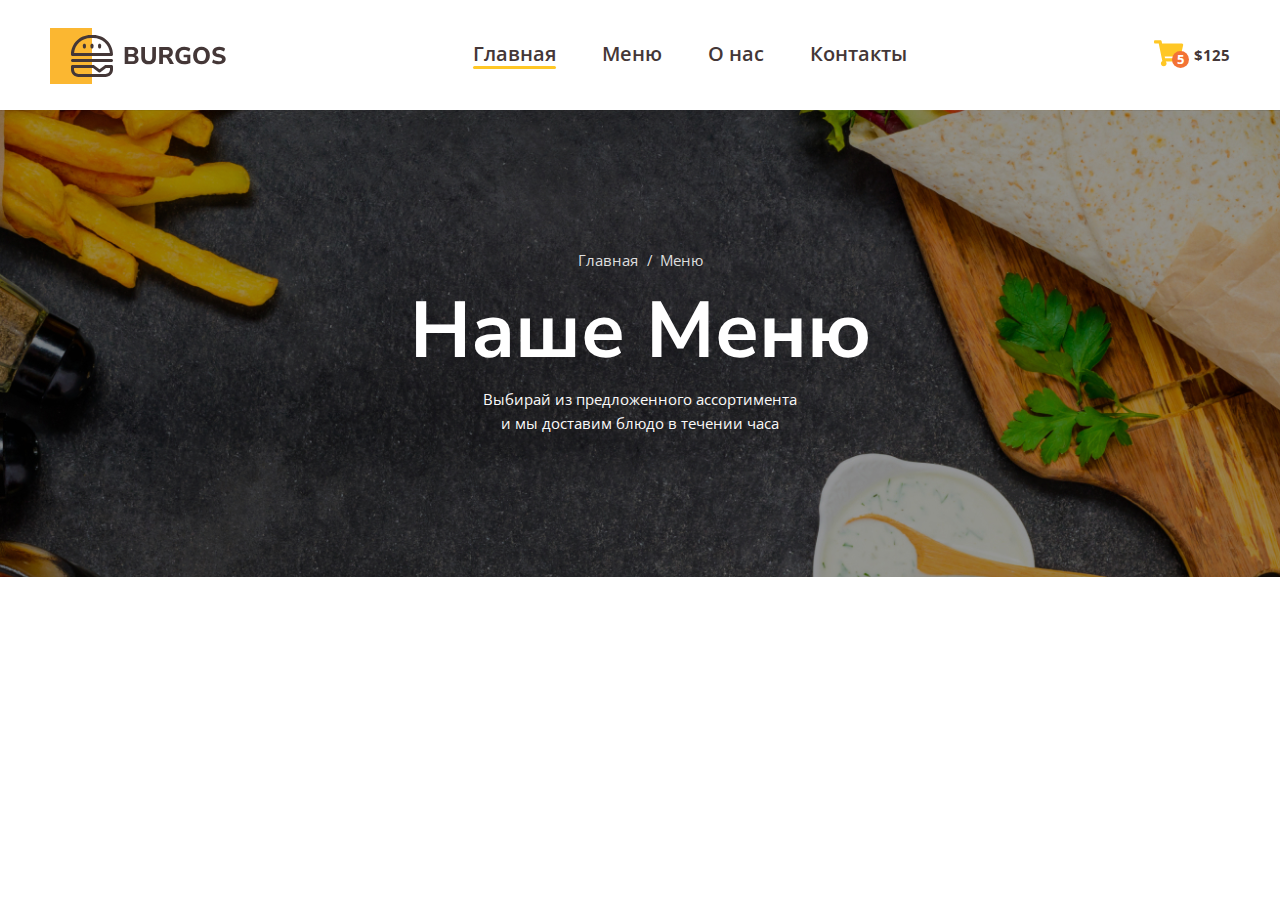
==== index.html @ 3b0294ca "Add styles" ====
<!DOCTYPE html>
<html lang="ru">
<head>
    <meta charset="UTF-8">
    <meta name="viewport" content="width=device-width, initial-scale=1.0">
    <title>Burger</title>
    <link rel="preconnect" href="https://fonts.googleapis.com">
    <link rel="preconnect" href="https://fonts.gstatic.com" crossorigin>
    <link href="https://fonts.googleapis.com/css2?family=Lato:wght@700&family=Nunito+Sans:opsz,wght@6..12,600;6..12,700;6..12,800;6..12,900&family=Open+Sans:wght@400;600;700&display=swap" rel="stylesheet">
    <link rel="stylesheet" href="styles/normalize.css">
    <link rel="stylesheet" href="styles/main.css">
</head>
<body>
    <header>
        <div class="container">
            <div class="header">
                <a href="#" class="header-logo"></a>
                <ul class="header-nav">
                    <li><a href="#" class="active">Главная</a></li>
                    <li><a href="#">Меню</a></li>
                    <li><a href="#">О нас</a></li>
                    <li><a href="#">Контакты</a></li>
                </ul>
                <button type="button" class="button">
                    <span class="button-item">
                        <img src="images/shopping-cart.svg" alt="Корзина">
                        <span class="button-count">5</span>
                    </span>
                    <span class="button-text">$125</span>
                </button>
            </div>
        </div>
    </header>
    <div class="bg">
        <div class="container">
            <ul class="breadcrambs">
                <li><a href="#">Главная</a></li>
                <li><a href="#">Меню</a></li>
            </ul>
            <h1 class="title">Наше Меню</h1>
            <p class="description">Выбирай из предложенного ассортимента и мы доставим блюдо в течении часа</p>
        </div>
    </div>
</body>
</html>
---- styles/main.css ----
body {
/*    font-family: 'Lato', sans-serif;  */
    font-family: 'Nunito Sans', sans-serif;   
}
.container {
    max-width: 1180px;
    margin: 0 auto;
    padding-left: 15px;
    padding-right: 15px;
}
.header {
    font-family: 'Open Sans', sans-serif;
    display: flex;
    justify-content: space-between;
    align-items: center;
    padding-top: 26px;
    padding-bottom: 25px;
}
.header-logo {
    background-image: url(../images/logo.svg);
    display: block;
    width: 176px;
    height: 56px;
    background-repeat: no-repeat;
    background-size: cover;
}
.header-nav {
    list-style-type: none;
    display: flex;
    gap: 46px;
    padding-left: 0;
}
.header-nav a {
    font-size: 20px;
    font-weight: 600;
    line-height: 120%;
    color: #443737;
    text-decoration: none;
}
.header-nav a::after {
    content: "";
    width: 100%;
    height: 3px;
    border-radius: 1.5px;
    -webkit-border-radius: 1.5px;
    -moz-border-radius: 1.5px;
    -ms-border-radius: 1.5px;
    -o-border-radius: 1.5px;
    background-color: transparent;
    display: block;
}
.header-nav a.active::after {
    background: #FFC725;
}
.button {
    display: flex;
    align-items: center;
    border: none;
    background-color: transparent;
    padding: 0;
    gap: 9.78px;
}
.button-text {
    font-size: 15px;
    font-weight: 700;
    color: #443737;
}
.button-item {
    position: relative;
}
.button-count {
    display: block;
    position: absolute;
    width: 17px;
    height: 17px;
    right: -5px;
    bottom: 3px;
    border-radius:100%;
    background-color: #F37335;
    font-size: 13px;
    line-height: 1.3;
    font-weight: 700;
    text-align: center;
    color: #FFFFFF;
    -webkit-border-radius:100%;
    -moz-border-radius:100%;
    -ms-border-radius:100%;
    -o-border-radius:100%;
}
.bg {
    text-align: center;
    color: #FFF;
    padding: 142px;
    background-image: url(../images/bg.jpg);
    background-size: cover;
    background-position: center center;
}
.breadcrambs {
    padding-left: 0;
    margin-top: 0;
    list-style-type: none;
    display: flex;
    justify-content: center;
    gap: 16px;
}
.breadcrambs a {
    font-family: 'Open Sans', sans-serif;
    font-size: 15px;
    font-weight: 400;
    color: #DEDEDE;
    text-decoration: none;  
}
.breadcrambs a::before {
    content: "/";
    position: relative;
    left: -7px;
}
.breadcrambs li:first-child a::before {
    display: none;
}
.title {
    font-size: 79px;
    font-weight: 700;
    margin-top: 10px;
    margin-bottom: 10px;
}
.description {
    width: 320px;
    font-family: 'Open Sans', sans-serif;
    font-size: 15px;
    font-weight: 400;
    line-height: 160%;
    color: #FAF9F9;
    margin: 0 auto;
}
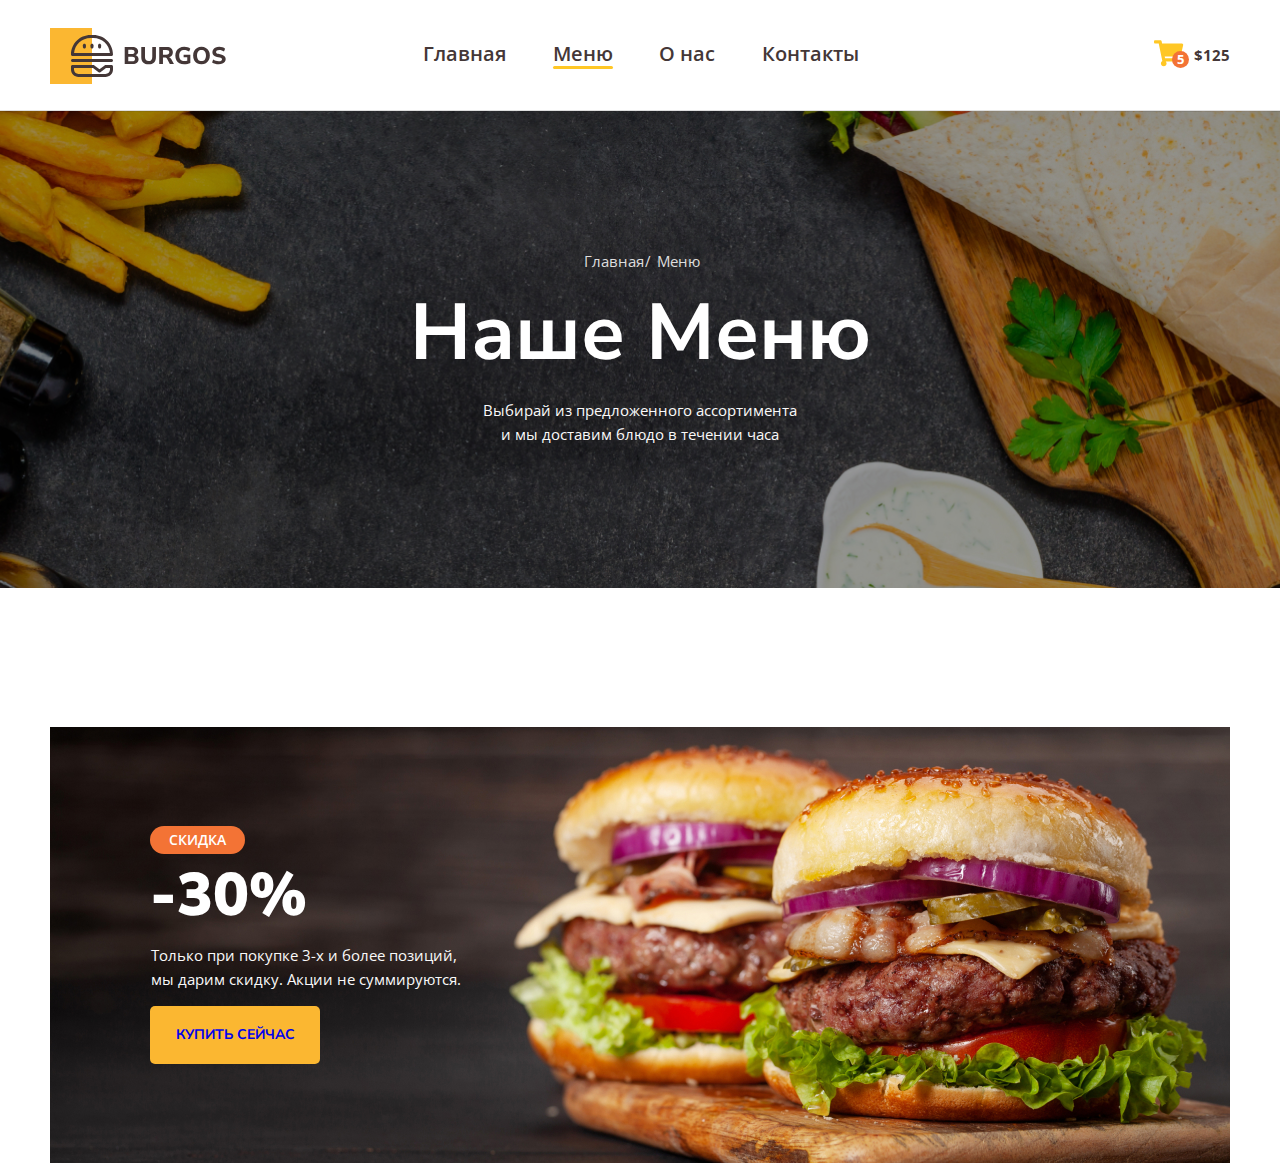
==== commit 33621368: "Banner layout and styling" ====
--- a/index.html
+++ b/index.html
@@ -16,8 +16,8 @@
             <div class="header">
                 <a href="#" class="header-logo"></a>
                 <ul class="header-nav">
-                    <li><a href="#" class="active">Главная</a></li>
-                    <li><a href="#">Меню</a></li>
+                    <li><a href="#">Главная</a></li>
+                    <li><a href="#" class="active">Меню</a></li>
                     <li><a href="#">О нас</a></li>
                     <li><a href="#">Контакты</a></li>
                 </ul>
@@ -41,5 +41,19 @@
             <p class="description">Выбирай из предложенного ассортимента и мы доставим блюдо в течении часа</p>
         </div>
     </div>
+    <main>
+        <div class="banner">
+            <div class="container">
+                <div class="banner-box">
+                    <h2 class="banner-title">
+                        <span>скидка</span>
+                        -30%
+                    </h2>
+                    <p class="banner-text">Только при покупке 3-х и более позиций, мы дарим скидку. Акции не суммируются.</p>
+                    <a href="#" class="banner-link">купить сейчас</a>
+                </div>
+            </div>
+        </div>
+    </main>
 </body>
 </html>--- a/styles/main.css
+++ b/styles/main.css
@@ -1,6 +1,9 @@
 body {
 /*    font-family: 'Lato', sans-serif;  */
     font-family: 'Nunito Sans', sans-serif;   
+}
+header {
+    border-bottom: 1px solid #DEDEDE;
 }
 .container {
     max-width: 1180px;
@@ -27,8 +30,9 @@
 .header-nav {
     list-style-type: none;
     display: flex;
-    gap: 46px;
+    gap: 46.6px;
     padding-left: 0;
+    margin-left: -98px;
 }
 .header-nav a {
     font-size: 20px;
@@ -36,6 +40,9 @@
     line-height: 120%;
     color: #443737;
     text-decoration: none;
+}
+.header-nav a:hover {
+   color: #FFC725; 
 }
 .header-nav a::after {
     content: "";
@@ -59,6 +66,7 @@
     background-color: transparent;
     padding: 0;
     gap: 9.78px;
+    cursor: pointer;
 }
 .button-text {
     font-size: 15px;
@@ -91,17 +99,18 @@
     text-align: center;
     color: #FFF;
     padding: 142px;
+    margin-bottom: 139px;
     background-image: url(../images/bg.jpg);
     background-size: cover;
     background-position: center center;
 }
 .breadcrambs {
-    padding-left: 0;
+    padding-left: 4px;
     margin-top: 0;
     list-style-type: none;
     display: flex;
     justify-content: center;
-    gap: 16px;
+    gap: 7px;
 }
 .breadcrambs a {
     font-family: 'Open Sans', sans-serif;
@@ -110,10 +119,17 @@
     color: #DEDEDE;
     text-decoration: none;  
 }
+.breadcrambs a:hover {
+    color: #FFC725;
+}
 .breadcrambs a::before {
     content: "/";
     position: relative;
-    left: -7px;
+    left: -6px;
+    pointer-events: none;
+}
+.breadcrambs a:hover::before {
+    color: #DEDEDE;
 }
 .breadcrambs li:first-child a::before {
     display: none;
@@ -121,8 +137,8 @@
 .title {
     font-size: 79px;
     font-weight: 700;
-    margin-top: 10px;
-    margin-bottom: 10px;
+    margin-top: 17px;
+    margin-bottom: 19px;
 }
 .description {
     width: 320px;
@@ -132,4 +148,65 @@
     line-height: 160%;
     color: #FAF9F9;
     margin: 0 auto;
+}
+
+/* BANNER  */
+.banner-box {
+    background-image: url(../images/banner.jpg);
+    background-size: cover;
+    background-position: center center;
+    padding: 99px 100px;
+}
+.banner-title {
+    font-size: 60px;
+    font-weight: 900;
+    line-height: 82px;
+    text-transform: uppercase;
+    color: #FFFFFF;
+    margin: 0;
+}
+.banner-title span {
+    display: flex;
+    justify-content: center;
+    align-items: center;
+    width: 95px;
+    height: 28px;
+    border-radius: 14px;
+    -webkit-border-radius: 14px;
+    -moz-border-radius: 14px;
+    -ms-border-radius: 14px;
+    -o-border-radius: 14px;
+    background-color: #F37335;
+    box-sizing: border-box;
+    font-family: 'Open Sans', sans-serif;
+    font-size: 14px;
+    font-weight: 600;
+    line-height: 18px;
+}
+.banner-text {
+    width: 325px;
+    margin-top: 7px;
+    margin-left: 1px;
+    font-family: 'Open Sans', sans-serif;
+    font-size: 15px;
+    font-weight: 400;
+    line-height: 24px;
+    color: #faf9f9;
+}
+.banner-link {
+    display: flex;
+    justify-content: center;
+    align-items: center;
+    width: 170px;
+    height: 58px;
+    border-radius: 5px;
+    -webkit-border-radius: 5px;
+    -moz-border-radius: 5px;
+    -ms-border-radius: 5px;
+    -o-border-radius: 5px;
+    background-color: #FBB731;
+    font-size: 14px;
+    font-weight: 700;
+    text-transform: uppercase;
+    text-decoration: none;
 }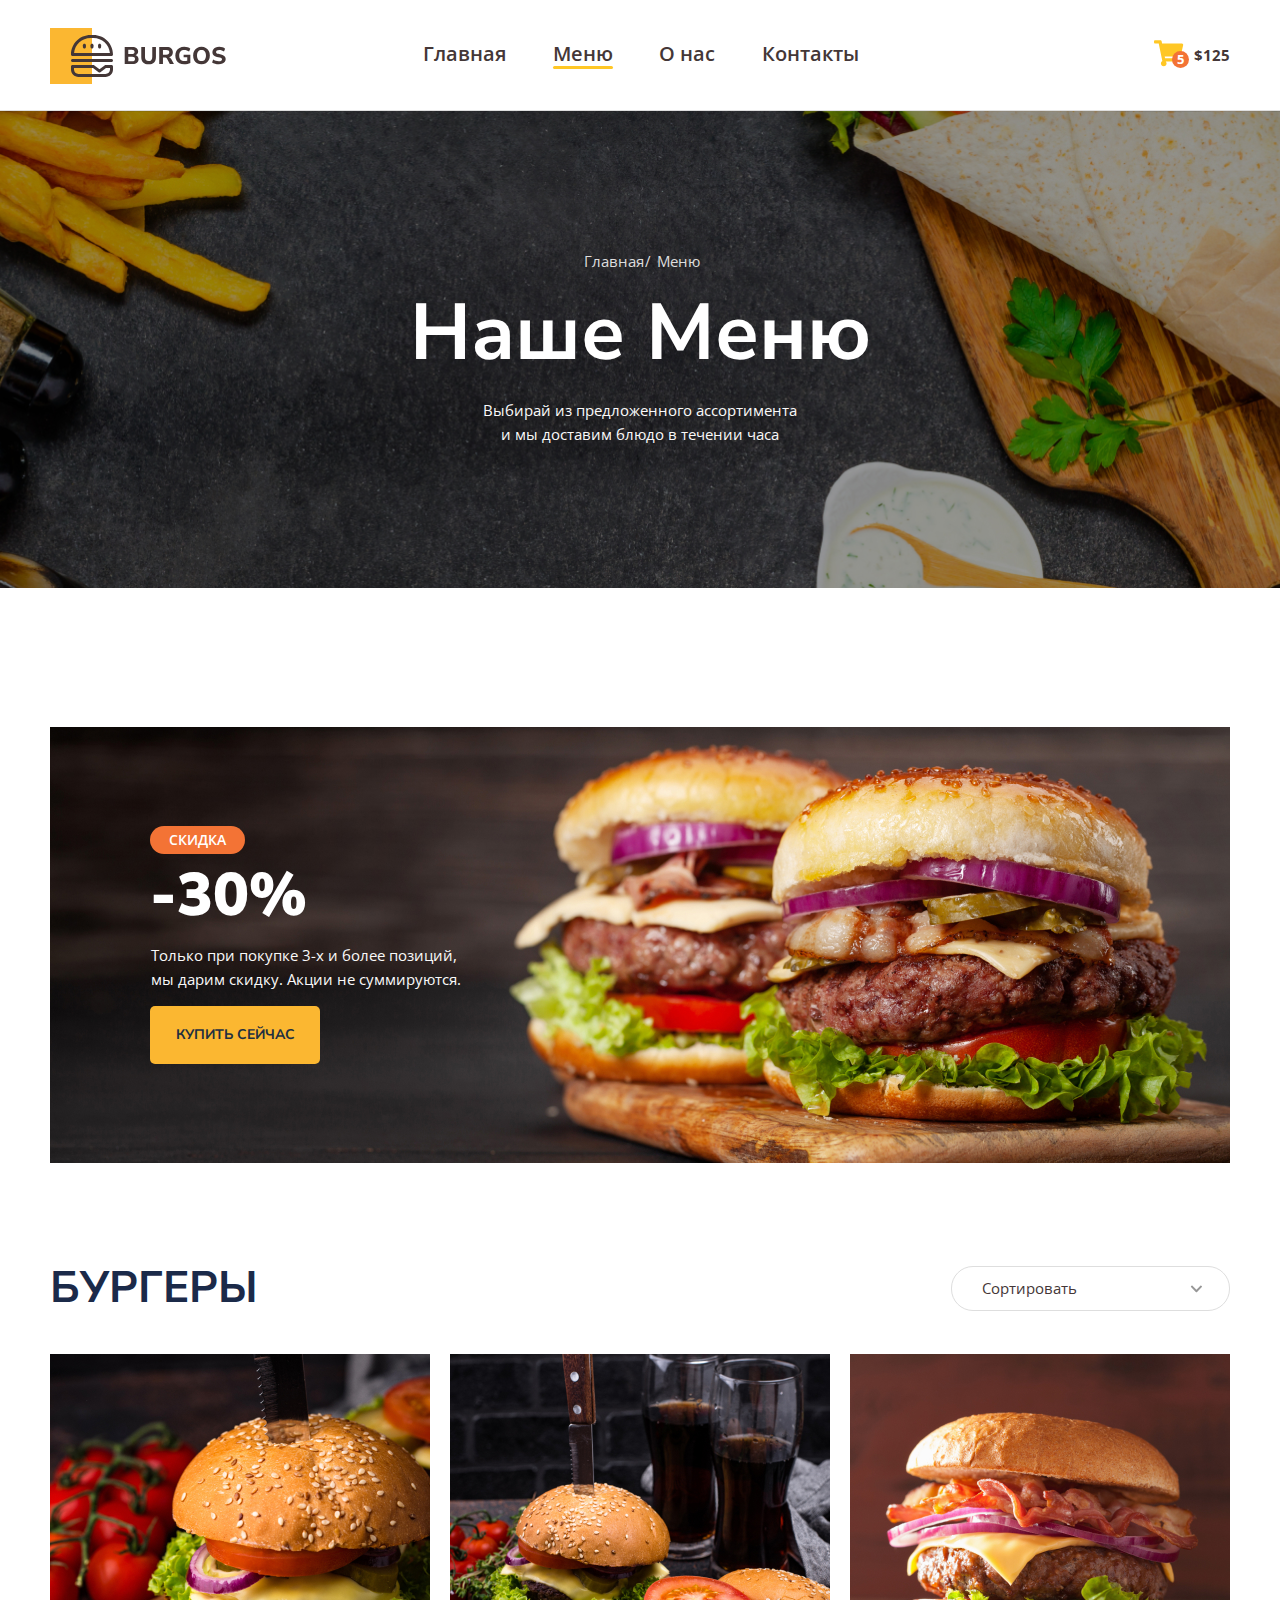
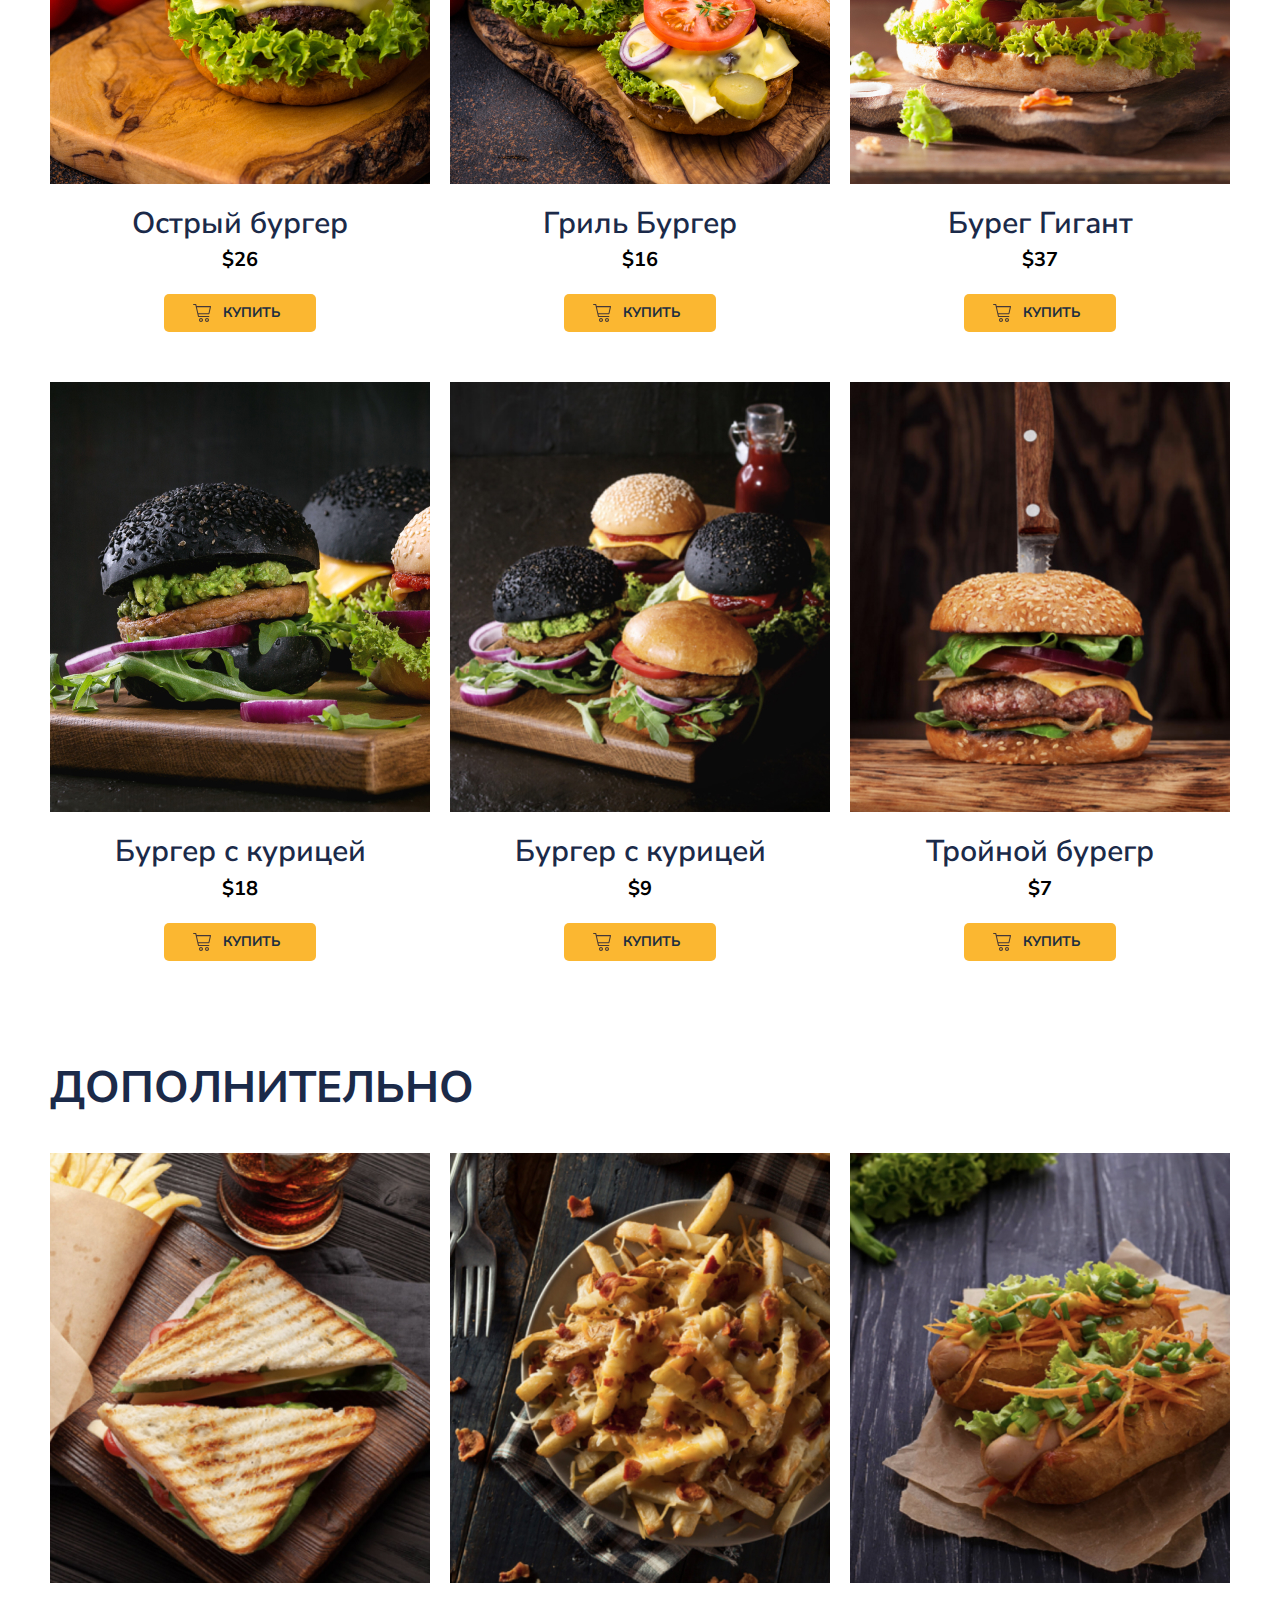
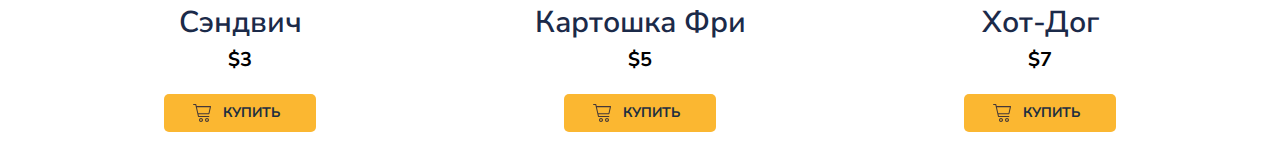
==== commit 0d0cac15: "Lesson 13 website menu layout" ====
--- a/index.html
+++ b/index.html
@@ -54,6 +54,128 @@
                 </div>
             </div>
         </div>
+        <section class="menu">
+            <div class="container">
+                <div class="menu-header">
+                    <h2 class="menu-title">Бургеры</h2>
+                    <select class="menu-select">
+                        <option value="">Сортировать</option>
+                        <option value="up">По возрастанию</option>
+                        <option value="down">По убыванию</option>
+                    </select>
+                </div>
+                <div class="menu-grid">
+                    <div class="menu-grid-item">
+                        <div class="menu-grid-cover">
+                            <img src="images/menu/01.jpg" alt="Острый бургер">
+                        </div>
+                        <p class="menu-grid-title">Острый бургер</p>
+                        <p class="menu-grid-price">$26</p>
+                        <button type="button" class="menu-grid-btn">
+                            <span class="menu-grid-icon"></span>
+                            <span class="menu-grid-text">купить</span>
+                        </button>
+                    </div>
+                    <div class="menu-grid-item">
+                         <div class="menu-grid-cover">
+                            <img src="images/menu/02.jpg" alt="Гриль Бургер">
+                        </div>
+                        <p class="menu-grid-title">Гриль Бургер</p>
+                        <p class="menu-grid-price">$16</p>
+                        <button type="button" class="menu-grid-btn">
+                            <span class="menu-grid-icon"></span>
+                            <span class="menu-grid-text">купить</span>
+                        </button>
+                    </div>
+                   <div class="menu-grid-item">
+                        <div class="menu-grid-cover">
+                            <img src="images/menu/03.jpg" alt="Бурег Гигант">
+                        </div>
+                        <p class="menu-grid-title">Бурег Гигант</p>
+                        <p class="menu-grid-price">$37</p>
+                        <button type="button" class="menu-grid-btn">
+                            <span class="menu-grid-icon"></span>
+                            <span class="menu-grid-text">купить</span>
+                        </button>
+                   </div>
+                   <div class="menu-grid-item">
+                        <div class="menu-grid-cover">
+                            <img src="images/menu/04.jpg" alt="Бургер с курицей">
+                        </div>
+                        <p class="menu-grid-title">Бургер с курицей</p>
+                        <p class="menu-grid-price">$18</p>
+                        <button type="button" class="menu-grid-btn">
+                            <span class="menu-grid-icon"></span>
+                            <span class="menu-grid-text">купить</span>
+                        </button>
+                   </div>
+                   <div class="menu-grid-item">
+                        <div class="menu-grid-cover">
+                            <img src="images/menu/05.jpg" alt="Бургер с курицей">
+                        </div>
+                        <p class="menu-grid-title">Бургер с курицей</p>
+                        <p class="menu-grid-price">$9</p>
+                        <button type="button" class="menu-grid-btn">
+                            <span class="menu-grid-icon"></span>
+                            <span class="menu-grid-text">купить</span>
+                        </button>
+                   </div>
+                   <div class="menu-grid-item">
+                        <div class="menu-grid-cover">
+                            <img src="images/menu/06.jpg" alt="Тройной бурегр">
+                        </div>
+                        <p class="menu-grid-title">Тройной бурегр</p>
+                        <p class="menu-grid-price">$7</p>
+                        <button type="button" class="menu-grid-btn">
+                            <span class="menu-grid-icon"></span>
+                            <span class="menu-grid-text">купить</span>
+                        </button>
+                   </div>
+                </div>
+            </div>
+        </section>
+        <section class="additionaly">
+            <div class="container">
+                <div class="additionaly-header">
+                    <h2 class="additionaly-title">Дополнительно</h2>
+                </div>
+                <div class="additionaly-grid">
+                    <div class="additionaly-grid-item">
+                        <div class="additionaly-grid-cover">
+                            <img src="images/menu/07.jpg" alt="Сэндвич">
+                        </div>
+                        <p class="additionaly-grid-title">Сэндвич</p>
+                        <p class="additionaly-grid-price">$3</p>
+                        <button type="button" class="additionaly-grid-btn">
+                            <span class="additionaly-grid-icon"></span>
+                            <span class="additionaly-grid-text">купить</span>
+                        </button>
+                    </div>
+                    <div class="additionaly-grid-item">
+                         <div class="additionaly-grid-cover">
+                            <img src="images/menu/08.jpg" alt="Картошка Фри">
+                        </div>
+                        <p class="additionaly-grid-title">Картошка Фри</p>
+                        <p class="additionaly-grid-price">$5</p>
+                        <button type="button" class="additionaly-grid-btn">
+                            <span class="additionaly-grid-icon"></span>
+                            <span class="additionaly-grid-text">купить</span>
+                        </button>
+                    </div>
+                   <div class="additionaly-grid-item">
+                        <div class="additionaly-grid-cover">
+                            <img src="images/menu/09.jpg" alt="Хот-Дог">
+                        </div>
+                        <p class="additionaly-grid-title">Хот-Дог</p>
+                        <p class="additionaly-grid-price">$7</p>
+                        <button type="button" class="additionaly-grid-btn">
+                            <span class="additionaly-grid-icon"></span>
+                            <span class="additionaly-grid-text">купить</span>
+                        </button>
+                   </div>
+                </div>
+            </div>
+        </section>
     </main>
 </body>
 </html>--- a/styles/main.css
+++ b/styles/main.css
@@ -153,6 +153,7 @@
 /* BANNER  */
 .banner-box {
     background-image: url(../images/banner.jpg);
+    background-repeat: no-repeat;
     background-size: cover;
     background-position: center center;
     padding: 99px 100px;
@@ -209,4 +210,111 @@
     font-weight: 700;
     text-transform: uppercase;
     text-decoration: none;
+    color: #1E2F40;
+}
+
+/* MENU  */
+.menu {
+    margin-top: 100px;
+    margin-bottom: 72px;
+}
+.menu-header, .additionaly-header {
+    display: flex;
+    justify-content: space-between;
+    align-items: center;
+    padding-bottom: 40px;
+}
+.menu-title, .additionaly-title {
+    font-size: 44px;
+    font-weight: 700;
+    margin: 0;
+    text-transform: uppercase;
+    color: #1B2A49;
+}
+.menu-select {
+    flex-basis: 279px;
+    border-radius: 22px;
+    padding: 13px 30px;
+    border: 1px solid #DEDEDE;
+    background: #FFF;
+    font-family: 'Open Sans', sans-serif;
+    font-size: 15px;
+    font-weight: 400;
+    color: #443737;
+    appearance: none;
+    background-image: url(../images/arrow.svg);
+    background-repeat: no-repeat;
+    background-size: 12.788px 7.749px;
+    background-position: 90% center;
+}
+.menu-grid, .additionaly-grid {
+    display: grid;
+    grid-template-columns: repeat(3, 1fr);
+    gap: 20px;
+}
+.menu-grid-item, .additionaly-grid-item {
+    text-align: center;
+    margin-bottom: 30px;
+}
+.menu-grid-cover, .additionaly-grid-cover {
+    width: 100%;
+    height: 430px;
+    position: relative;
+    overflow: hidden;
+}
+.menu-grid-cover img, .additionaly-grid-cover img {
+    width: 100%;
+    height: 430px;
+    position: absolute;
+    left: 50%;
+    top: 50%;
+    transform: translate(-50%, -50%);
+    -webkit-transform: translate(-50%, -50%);
+    -moz-transform: translate(-50%, -50%);
+    -ms-transform: translate(-50%, -50%);
+    -o-transform: translate(-50%, -50%);
+    object-fit: cover;
+}
+.menu-grid-title, .additionaly-grid-title {
+    font-size: 30px;
+    font-weight: 600;
+    color: #1B2A49;
+    margin-top: 23px;
+    margin-bottom: -15px;
+}
+.menu-grid-price, .additionaly-grid-price {
+    font-size: 20px;
+    font-weight: 700;
+    line-height: 140%;
+}
+.menu-grid-btn, .additionaly-grid-btn {
+    width: 152px;
+    height: 38px;
+    margin: 0 auto;
+    padding-left: 29px;
+    border-radius: 5px;
+    border: none;
+    background-color: #FBB731;
+    display: flex;
+    align-items: center;
+    gap: 5px;
+    -webkit-border-radius: 5px;
+    -moz-border-radius: 5px;
+    -ms-border-radius: 5px;
+    -o-border-radius: 5px;
+}
+.menu-grid-icon, .additionaly-grid-icon {
+    width: 18px;
+    height: 18px;
+    background-image: url(../images/cart-menu.svg);
+    background-repeat: no-repeat;
+}
+.menu-grid-text, .additionaly-grid-text {
+    width: 70px;
+    font-size: 14px;
+    font-weight: 700;
+    line-height: 18px;
+    text-transform: uppercase;
+    text-align: center;
+    color: #1E2F40;
 }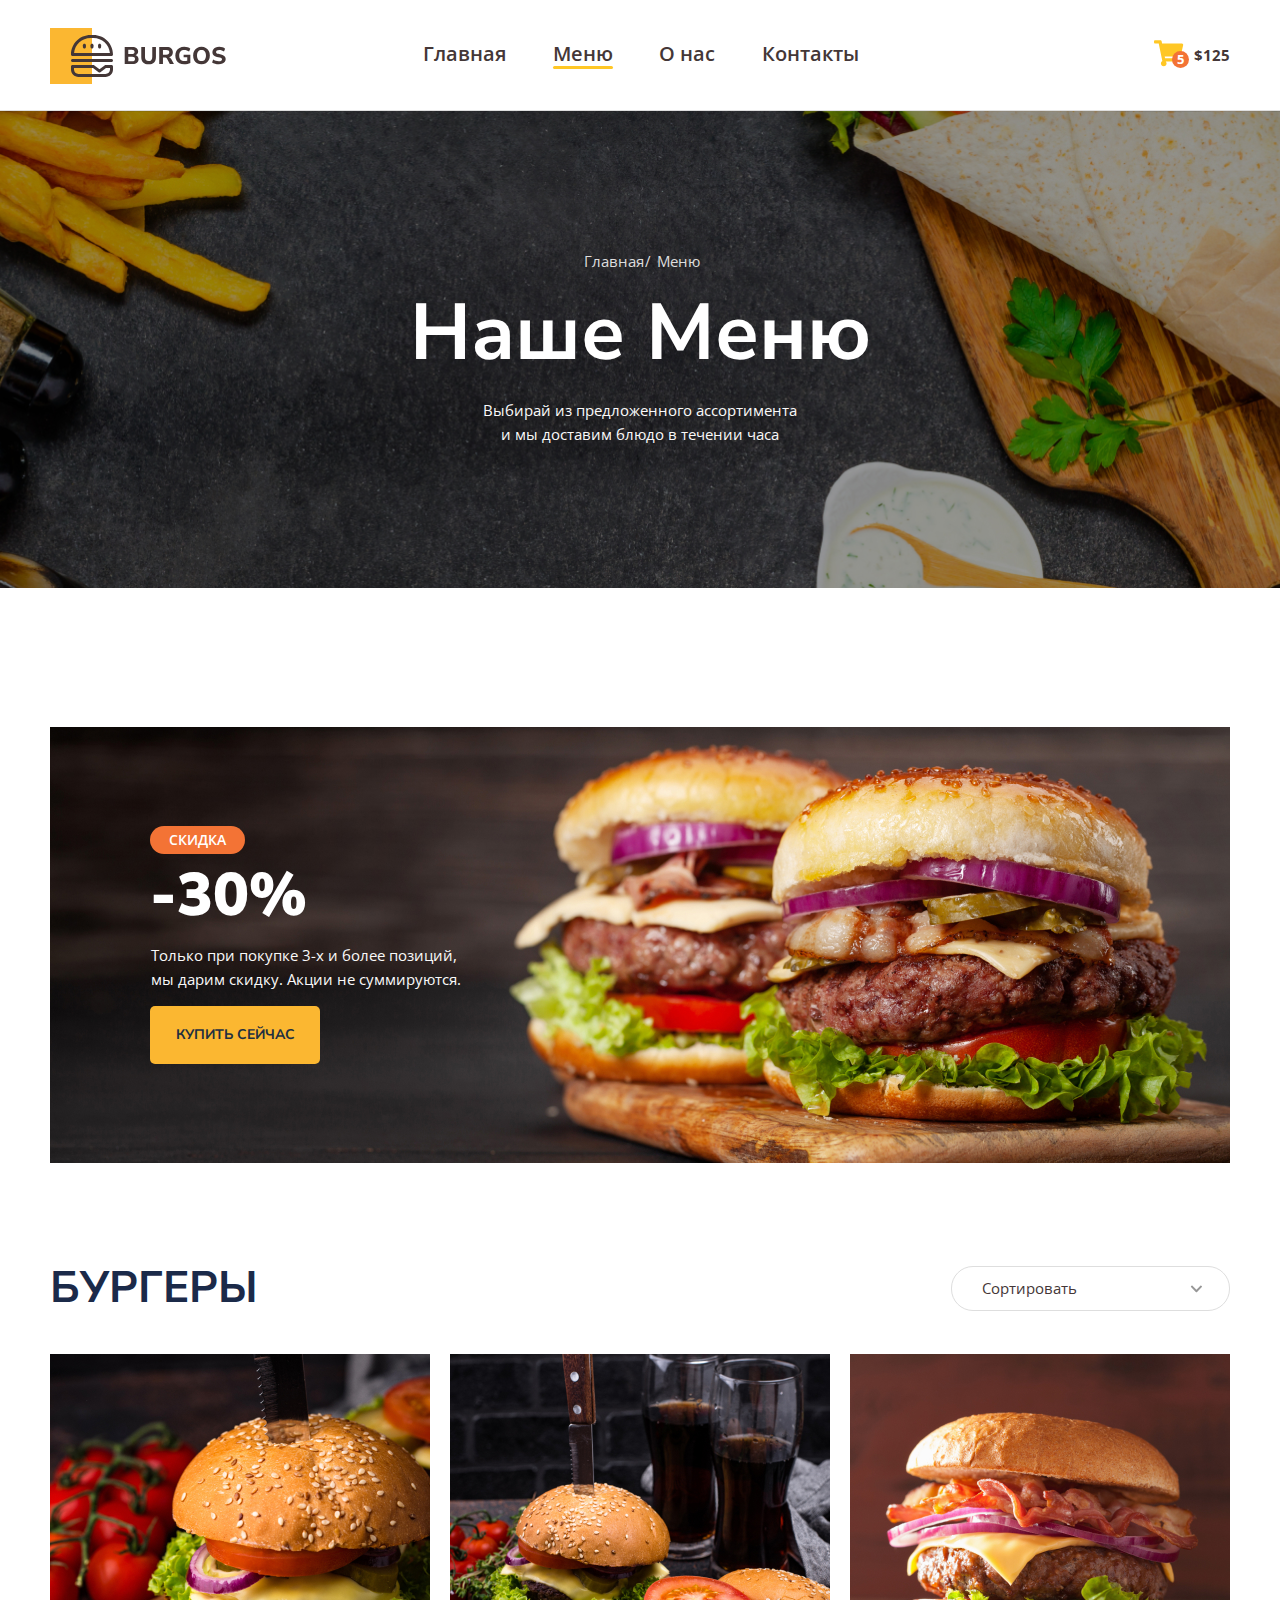
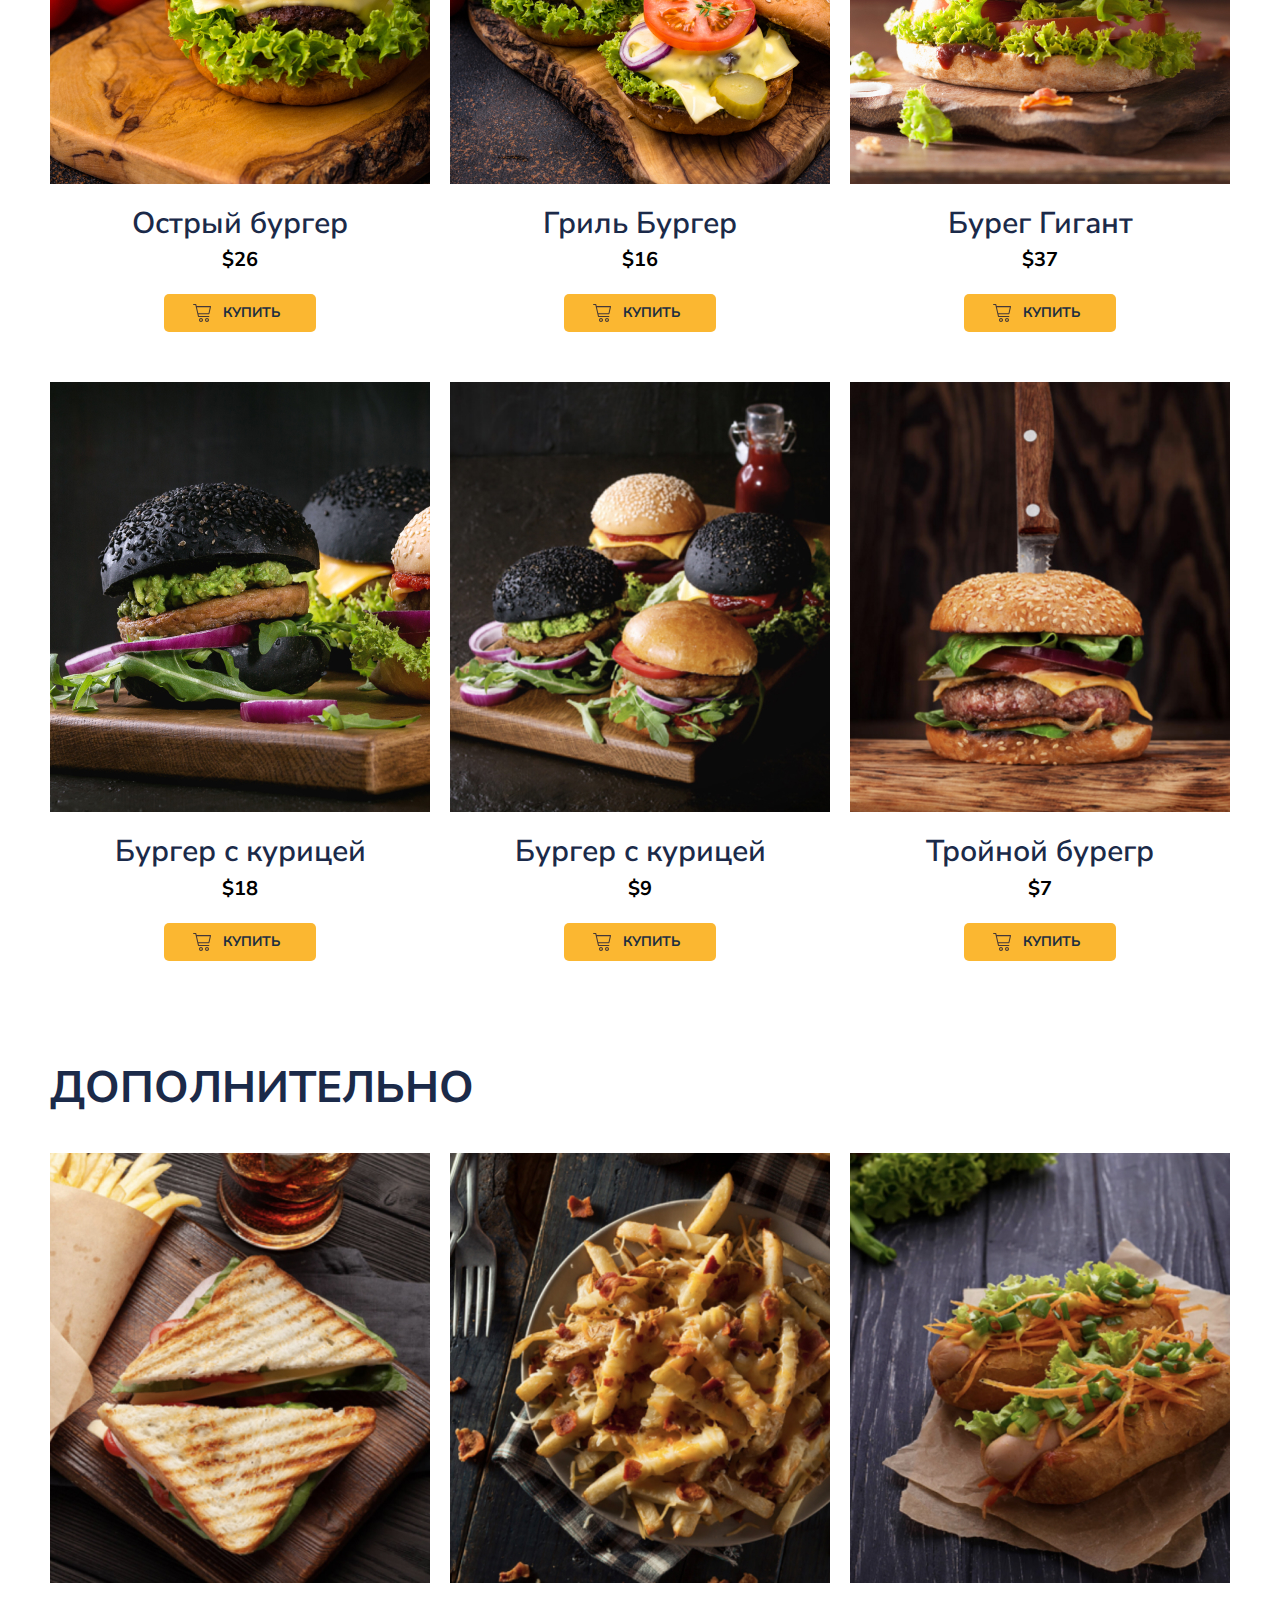
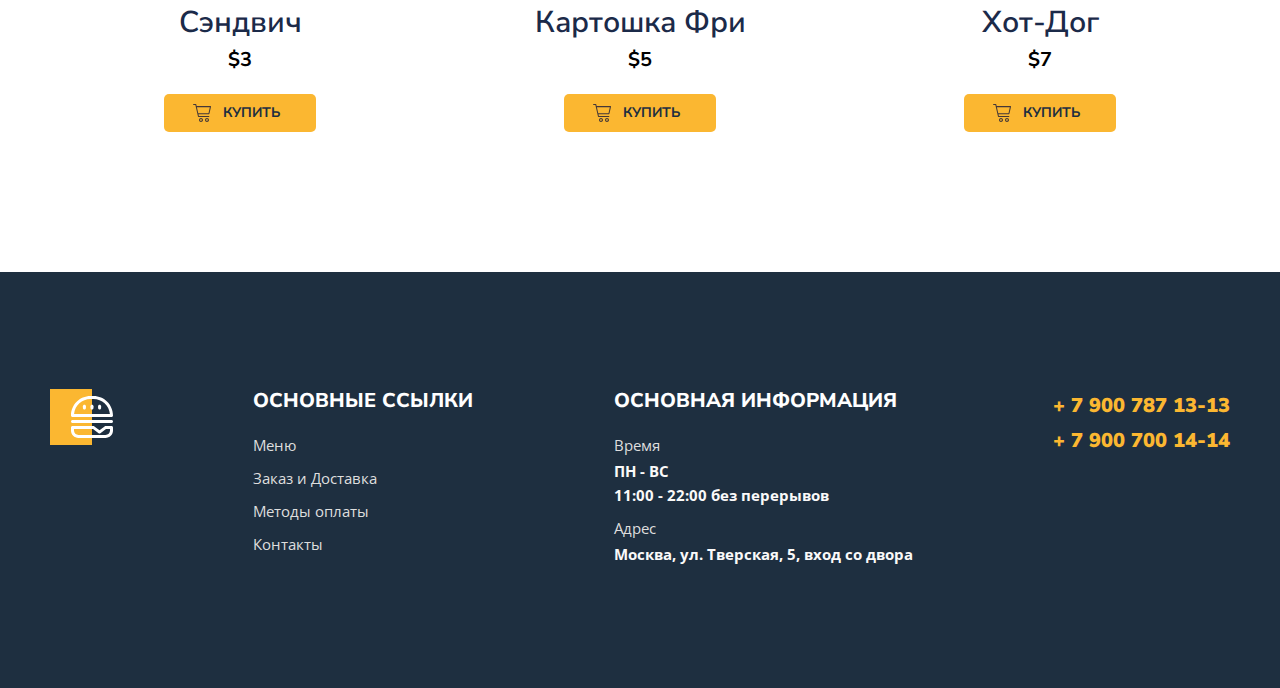
==== commit 6a105401: "Lesson 14 Layout the site footer" ====
--- a/index.html
+++ b/index.html
@@ -177,5 +177,43 @@
             </div>
         </section>
     </main>
+    <footer class="footer">
+        <div class="container">
+            <div class="footer-box">
+                <div class="footer-item">
+                    <img class="footer-logo" src="images/footer-logo.svg" alt="Logo">
+                </div>
+                <div class="footer-item">
+                    <h2>основные ссылки</h2>
+                    <ul class="footer-list">
+                        <li><a href="">Меню</a></li>
+                        <li><a href="">Заказ и Доставка</a></li>
+                        <li><a href="">Методы оплаты</a></li>
+                        <li><a href="">Контакты</a></li>
+                    </ul>
+                </div>
+                <div class="footer-item">
+                    <h2>основная информация</h2>
+                    <ul class="footer-list">
+                        <li>
+                            <span>Время</span>
+                            ПН - ВС <br>
+                            11:00 - 22:00 без перерывов
+                        </li>
+                        <li>
+                            <span>Адрес</span>
+                            Москва, ул. Тверская, 5, вход со двора
+                        </li>
+                    </ul>
+                </div>
+                <div class="footer-tel">
+                    <ul class="footer-list">
+                        <li>+ 7 900 787 13-13</li>
+                        <li>+ 7 900 700 14-14</li>
+                    </ul>
+                </div>
+            </div>
+        </div>
+    </footer>
 </body>
 </html>--- a/styles/main.css
+++ b/styles/main.css
@@ -245,6 +245,7 @@
     background-image: url(../images/arrow.svg);
     background-repeat: no-repeat;
     background-size: 12.788px 7.749px;
+    
     background-position: 90% center;
 }
 .menu-grid, .additionaly-grid {
@@ -317,4 +318,63 @@
     text-transform: uppercase;
     text-align: center;
     color: #1E2F40;
+}
+
+/* FOOTER  */
+.footer {
+    background: #1E2F40;
+    color: #fff;
+    padding-top: 117px;
+    padding-bottom: 106px;
+    margin-top: 110px;
+}
+.footer-box {
+    display: flex;
+    justify-content: space-between;
+}
+.footer-logo {
+    width: 63px;
+    height: 56px;
+}
+.footer-item {
+    flex: 0 0 auto;
+}
+.footer-item h2 {
+    font-size: 20px;
+    font-weight: 800;
+    text-transform: uppercase;
+    margin-bottom: 21px;
+    margin-top: 0;
+}
+.footer-item li {
+    margin-bottom: 9px;
+     font-family: 'Open Sans', sans-serif;
+    font-size: 15px;
+    color: #FAF9F9;
+    font-weight: 700;
+    line-height: 24px;
+}
+.footer-item a {
+    color: #DEDEDE;
+    text-decoration: none;
+    font-weight: 400;
+}
+.footer-item span {
+    color: #DEDEDE;
+    display: block;
+    font-weight: 400;
+    margin-bottom: 2px;
+}
+.footer-tel ul {
+    font-size: 20px;
+    font-weight: 900;
+    color: #FBB731;
+    margin-top: 5px;
+}
+.footer-tel li {
+    margin-bottom: 12px;
+}
+.footer-list {
+    padding-left: 0;
+    list-style-type: none;
 }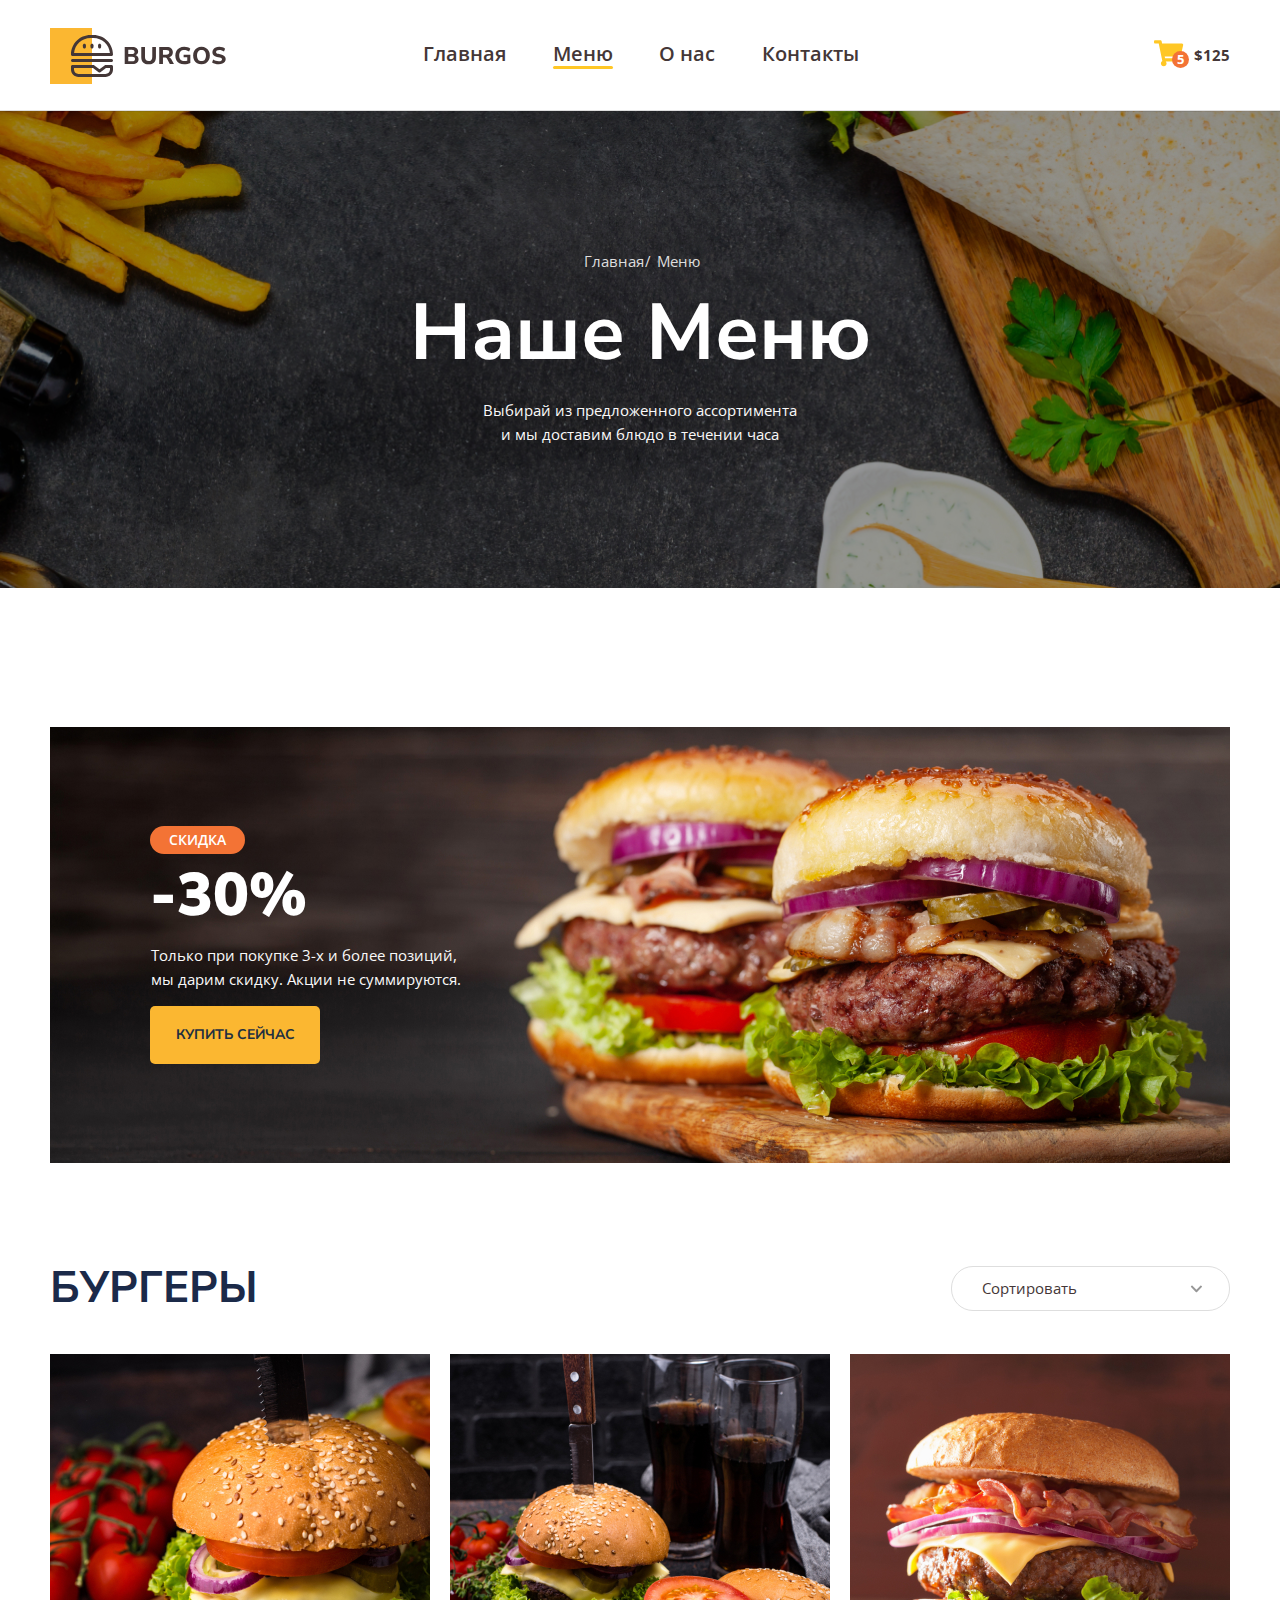
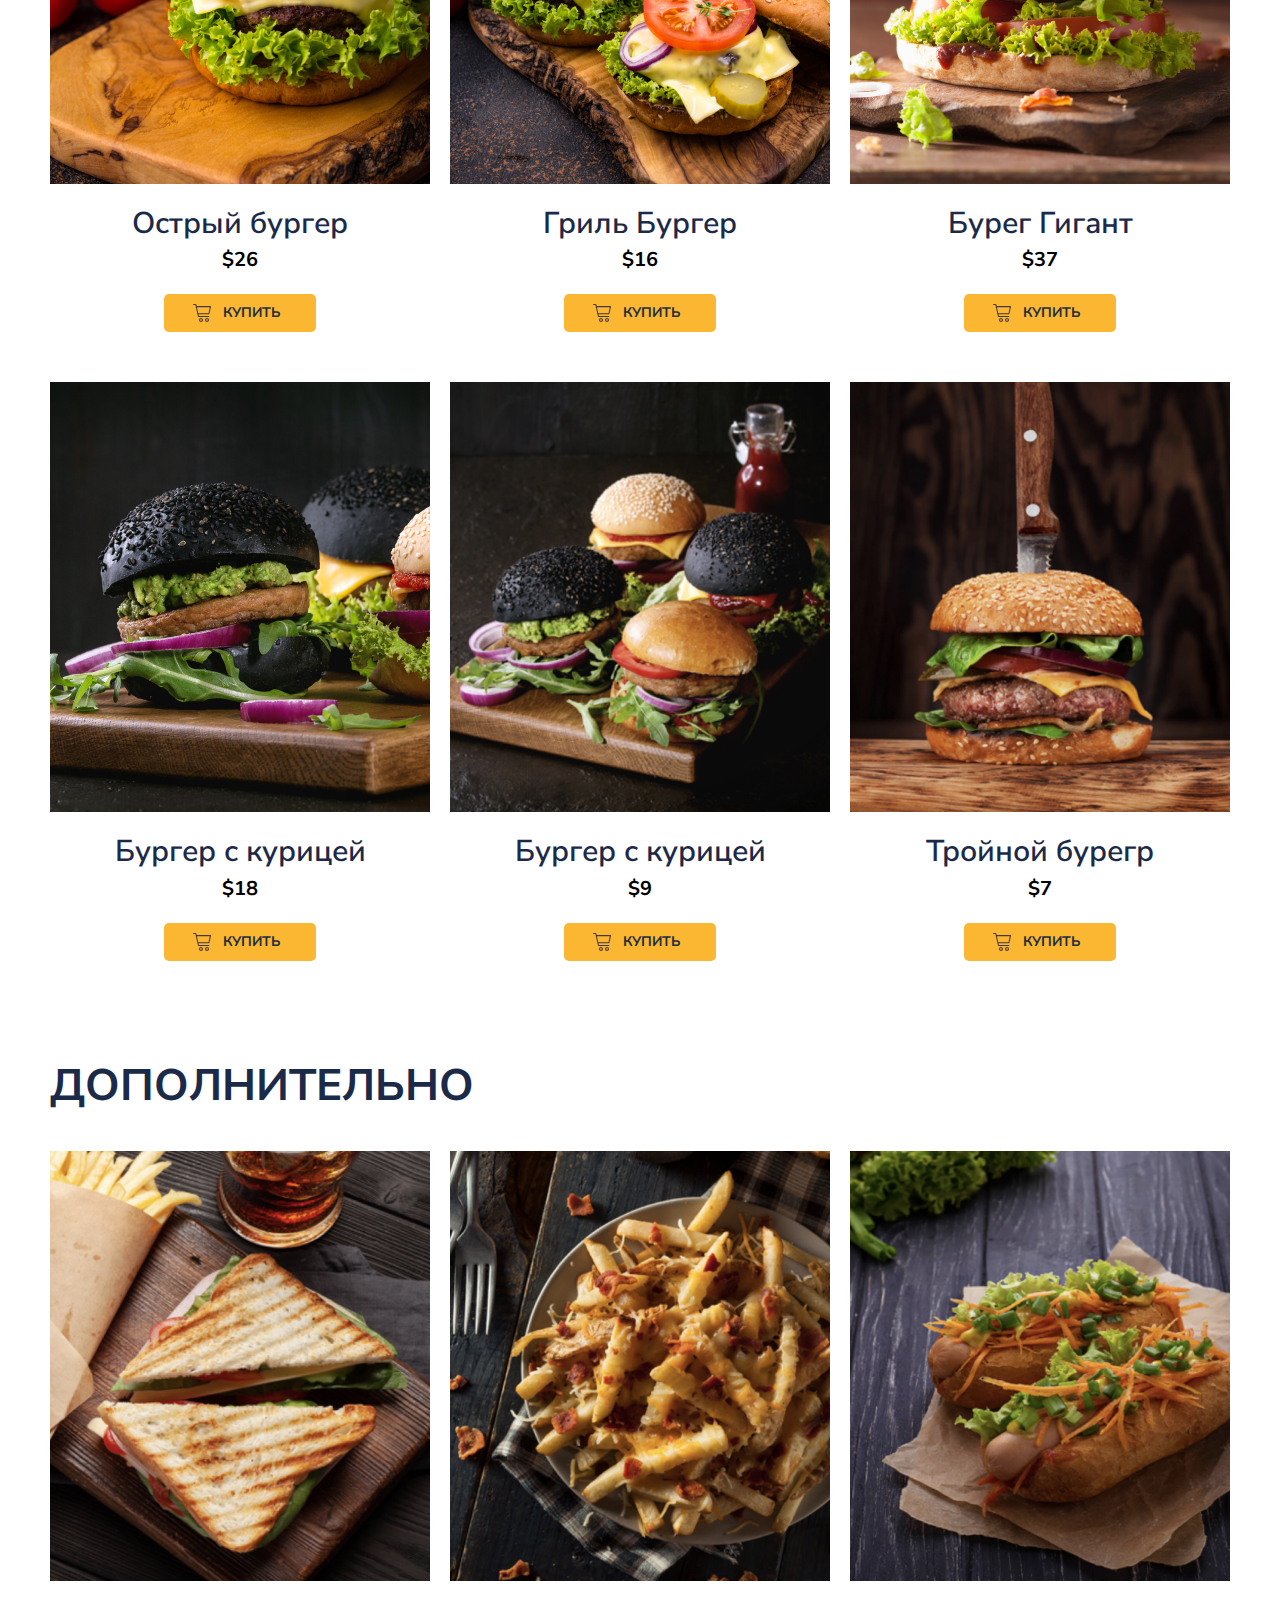
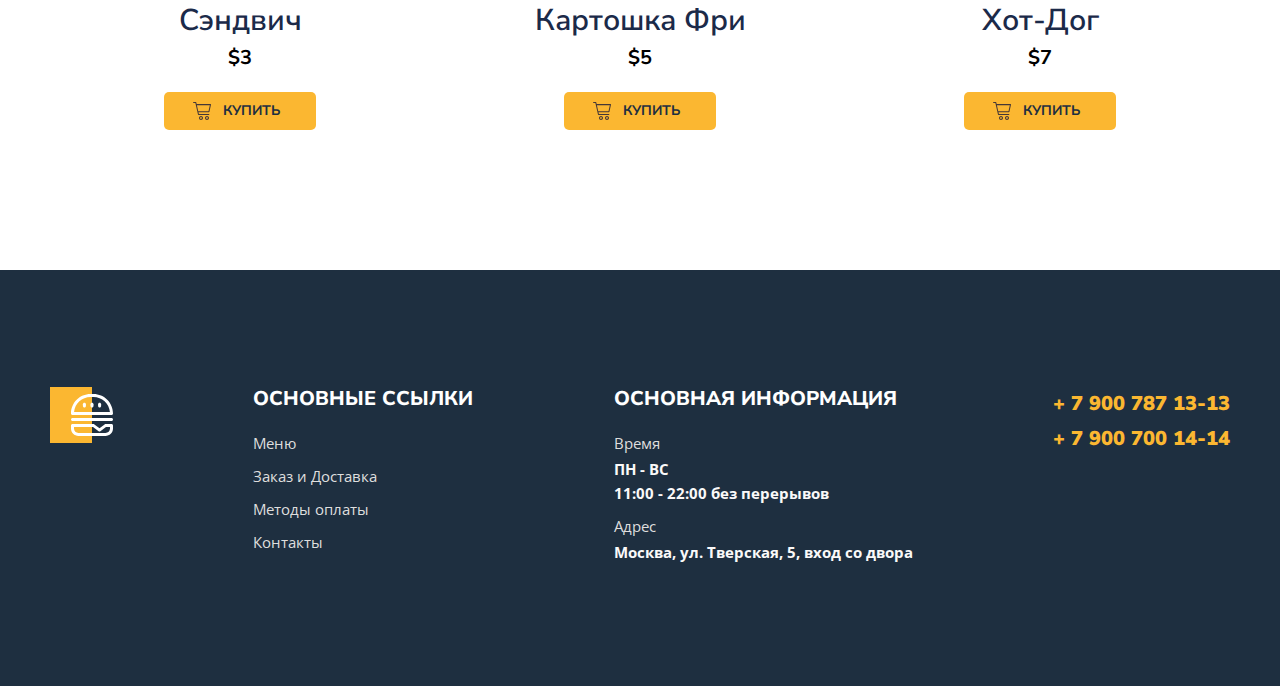
==== commit e19e196c: "Lesson 14 Refining the menu for lesson 13" ====
--- a/index.html
+++ b/index.html
@@ -132,45 +132,41 @@
                         </button>
                    </div>
                 </div>
-            </div>
-        </section>
-        <section class="additionaly">
-            <div class="container">
-                <div class="additionaly-header">
-                    <h2 class="additionaly-title">Дополнительно</h2>
-                </div>
-                <div class="additionaly-grid">
-                    <div class="additionaly-grid-item">
-                        <div class="additionaly-grid-cover">
+                <div class="menu-header">
+                    <h2 class="menu-title">Дополнительно</h2>
+                </div>
+                <div class="menu-grid">
+                    <div class="menu-grid-item">
+                        <div class="menu-grid-cover">
                             <img src="images/menu/07.jpg" alt="Сэндвич">
                         </div>
-                        <p class="additionaly-grid-title">Сэндвич</p>
-                        <p class="additionaly-grid-price">$3</p>
-                        <button type="button" class="additionaly-grid-btn">
-                            <span class="additionaly-grid-icon"></span>
-                            <span class="additionaly-grid-text">купить</span>
-                        </button>
-                    </div>
-                    <div class="additionaly-grid-item">
-                         <div class="additionaly-grid-cover">
+                        <p class="menu-grid-title">Сэндвич</p>
+                        <p class="menu-grid-price">$3</p>
+                        <button type="button" class="menu-grid-btn">
+                            <span class="menu-grid-icon"></span>
+                            <span class="menu-grid-text">купить</span>
+                        </button>
+                    </div>
+                    <div class="menu-grid-item">
+                         <div class="menu-grid-cover">
                             <img src="images/menu/08.jpg" alt="Картошка Фри">
                         </div>
-                        <p class="additionaly-grid-title">Картошка Фри</p>
-                        <p class="additionaly-grid-price">$5</p>
-                        <button type="button" class="additionaly-grid-btn">
-                            <span class="additionaly-grid-icon"></span>
-                            <span class="additionaly-grid-text">купить</span>
-                        </button>
-                    </div>
-                   <div class="additionaly-grid-item">
-                        <div class="additionaly-grid-cover">
+                        <p class="menu-grid-title">Картошка Фри</p>
+                        <p class="menu-grid-price">$5</p>
+                        <button type="button" class="menu-grid-btn">
+                            <span class="menu-grid-icon"></span>
+                            <span class="menu-grid-text">купить</span>
+                        </button>
+                    </div>
+                   <div class="menu-grid-item">
+                        <div class="menu-grid-cover">
                             <img src="images/menu/09.jpg" alt="Хот-Дог">
                         </div>
-                        <p class="additionaly-grid-title">Хот-Дог</p>
-                        <p class="additionaly-grid-price">$7</p>
-                        <button type="button" class="additionaly-grid-btn">
-                            <span class="additionaly-grid-icon"></span>
-                            <span class="additionaly-grid-text">купить</span>
+                        <p class="menu-grid-title">Хот-Дог</p>
+                        <p class="menu-grid-price">$7</p>
+                        <button type="button" class="menu-grid-btn">
+                            <span class="menu-grid-icon"></span>
+                            <span class="menu-grid-text">купить</span>
                         </button>
                    </div>
                 </div>
--- a/styles/main.css
+++ b/styles/main.css
@@ -218,13 +218,13 @@
     margin-top: 100px;
     margin-bottom: 72px;
 }
-.menu-header, .additionaly-header {
+.menu-header {
     display: flex;
     justify-content: space-between;
     align-items: center;
     padding-bottom: 40px;
 }
-.menu-title, .additionaly-title {
+.menu-title {
     font-size: 44px;
     font-weight: 700;
     margin: 0;
@@ -245,25 +245,24 @@
     background-image: url(../images/arrow.svg);
     background-repeat: no-repeat;
     background-size: 12.788px 7.749px;
-    
     background-position: 90% center;
 }
-.menu-grid, .additionaly-grid {
+.menu-grid {
     display: grid;
     grid-template-columns: repeat(3, 1fr);
-    gap: 20px;
-}
-.menu-grid-item, .additionaly-grid-item {
+    gap: 50px 20px;
+    margin-bottom: 100px;
+}
+.menu-grid-item {
     text-align: center;
-    margin-bottom: 30px;
-}
-.menu-grid-cover, .additionaly-grid-cover {
+}
+.menu-grid-cover {
     width: 100%;
     height: 430px;
     position: relative;
     overflow: hidden;
 }
-.menu-grid-cover img, .additionaly-grid-cover img {
+.menu-grid-cover img {
     width: 100%;
     height: 430px;
     position: absolute;
@@ -276,19 +275,19 @@
     -o-transform: translate(-50%, -50%);
     object-fit: cover;
 }
-.menu-grid-title, .additionaly-grid-title {
+.menu-grid-title {
     font-size: 30px;
     font-weight: 600;
     color: #1B2A49;
     margin-top: 23px;
     margin-bottom: -15px;
 }
-.menu-grid-price, .additionaly-grid-price {
+.menu-grid-price {
     font-size: 20px;
     font-weight: 700;
     line-height: 140%;
 }
-.menu-grid-btn, .additionaly-grid-btn {
+.menu-grid-btn {
     width: 152px;
     height: 38px;
     margin: 0 auto;
@@ -304,13 +303,13 @@
     -ms-border-radius: 5px;
     -o-border-radius: 5px;
 }
-.menu-grid-icon, .additionaly-grid-icon {
+.menu-grid-icon {
     width: 18px;
     height: 18px;
     background-image: url(../images/cart-menu.svg);
     background-repeat: no-repeat;
 }
-.menu-grid-text, .additionaly-grid-text {
+.menu-grid-text {
     width: 70px;
     font-size: 14px;
     font-weight: 700;
@@ -326,7 +325,7 @@
     color: #fff;
     padding-top: 117px;
     padding-bottom: 106px;
-    margin-top: 110px;
+    margin-top: 140px;
 }
 .footer-box {
     display: flex;
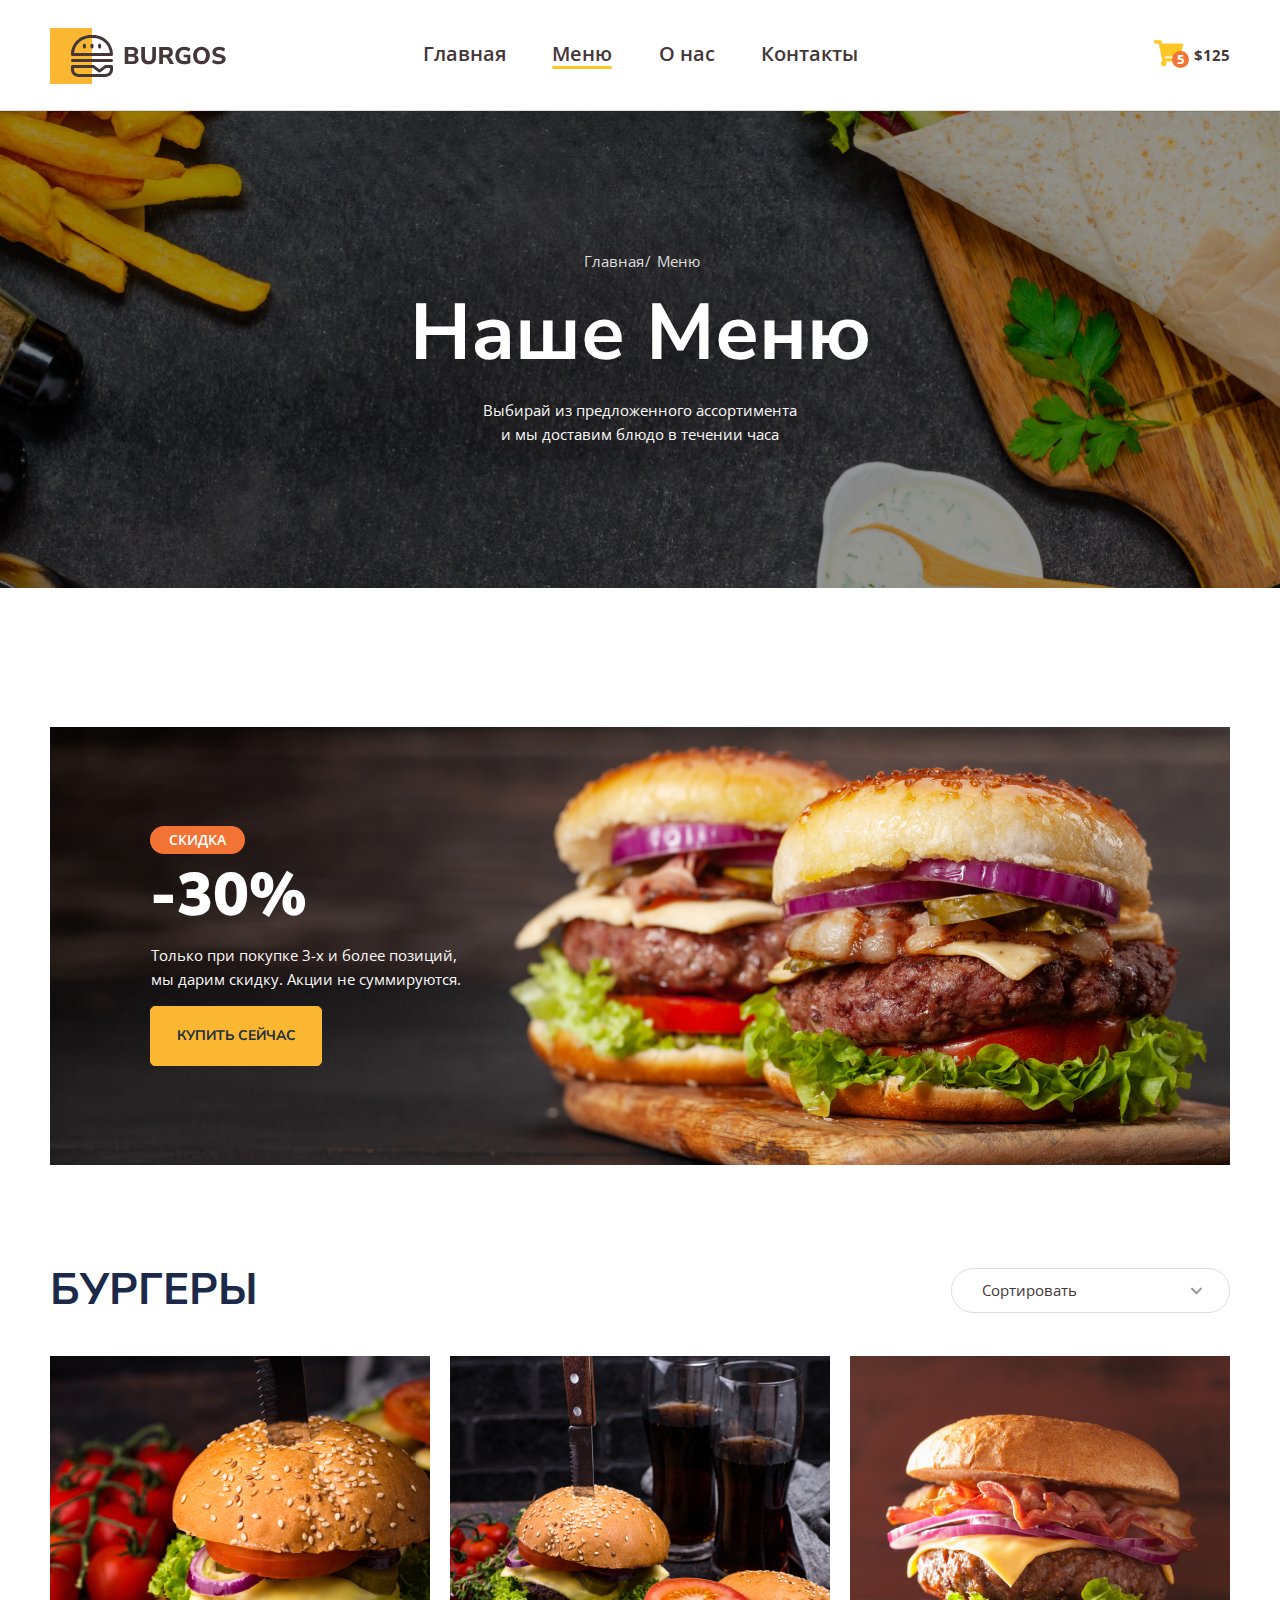
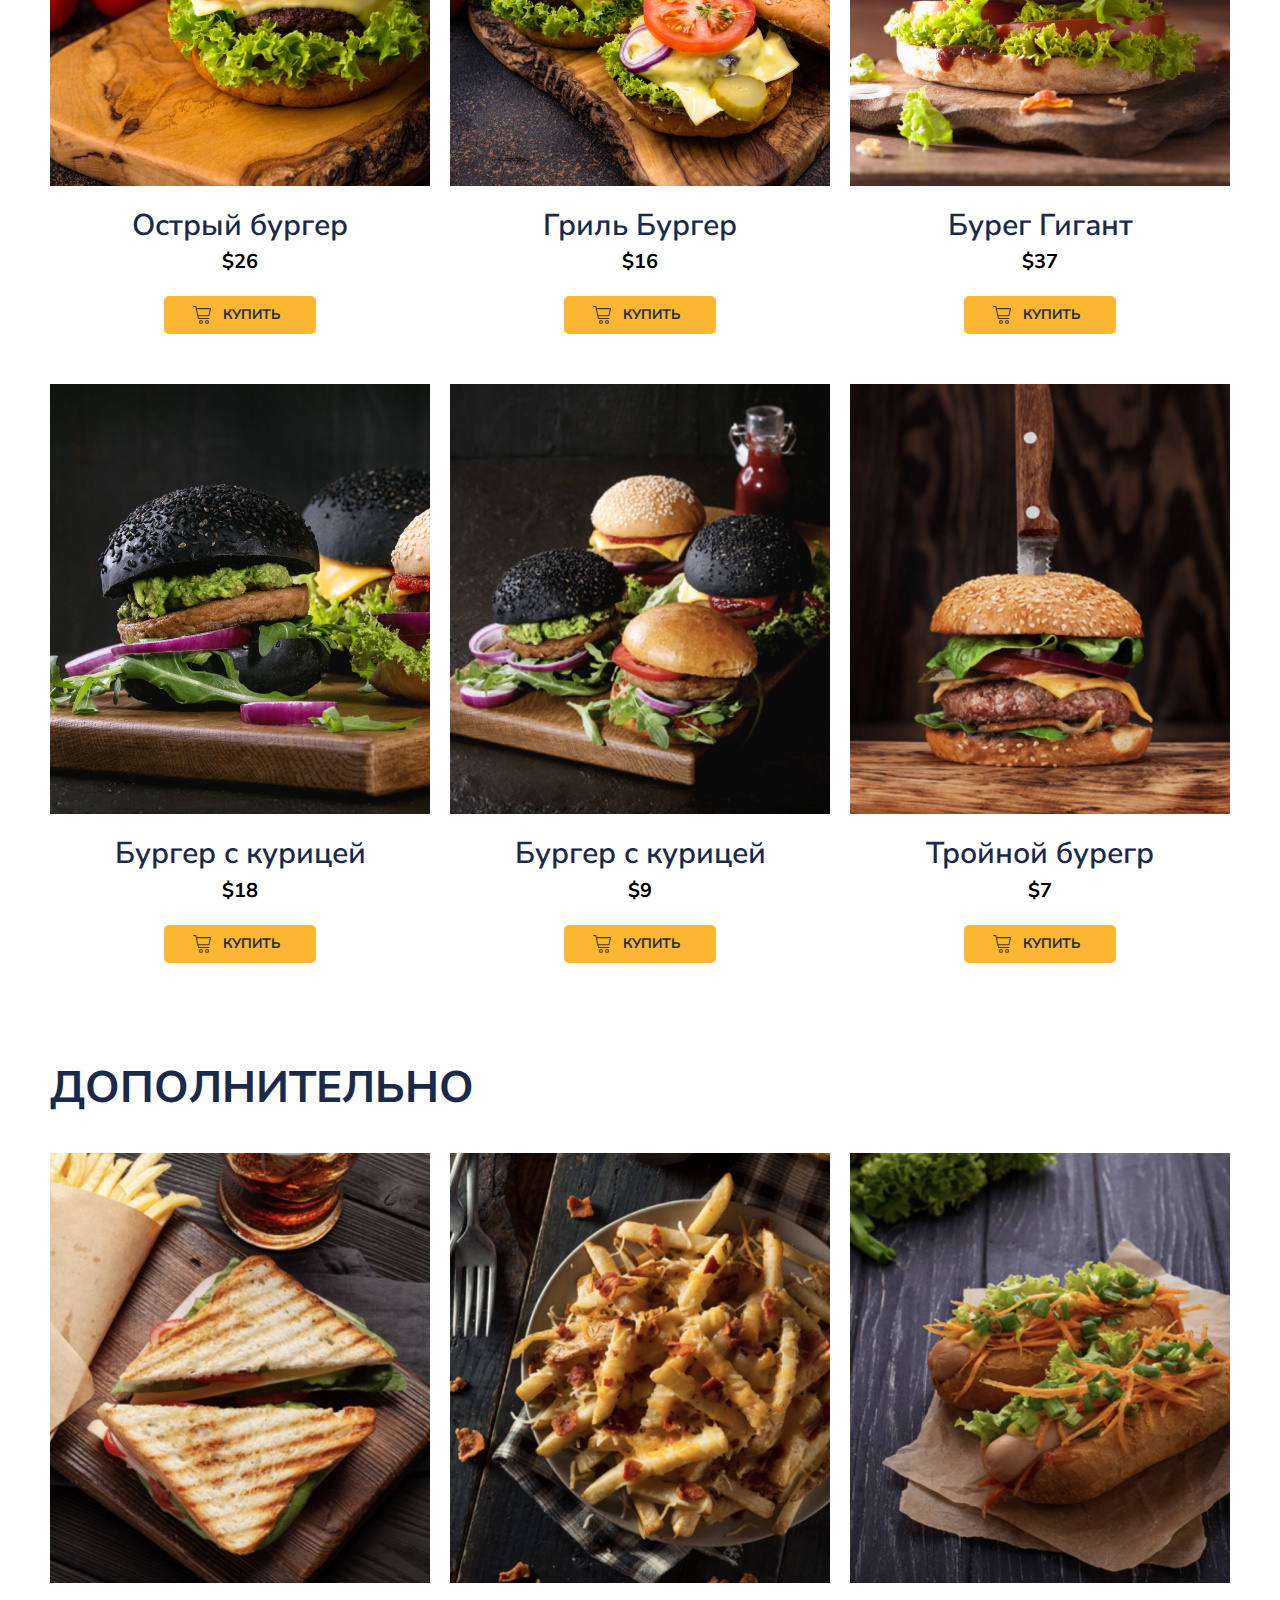
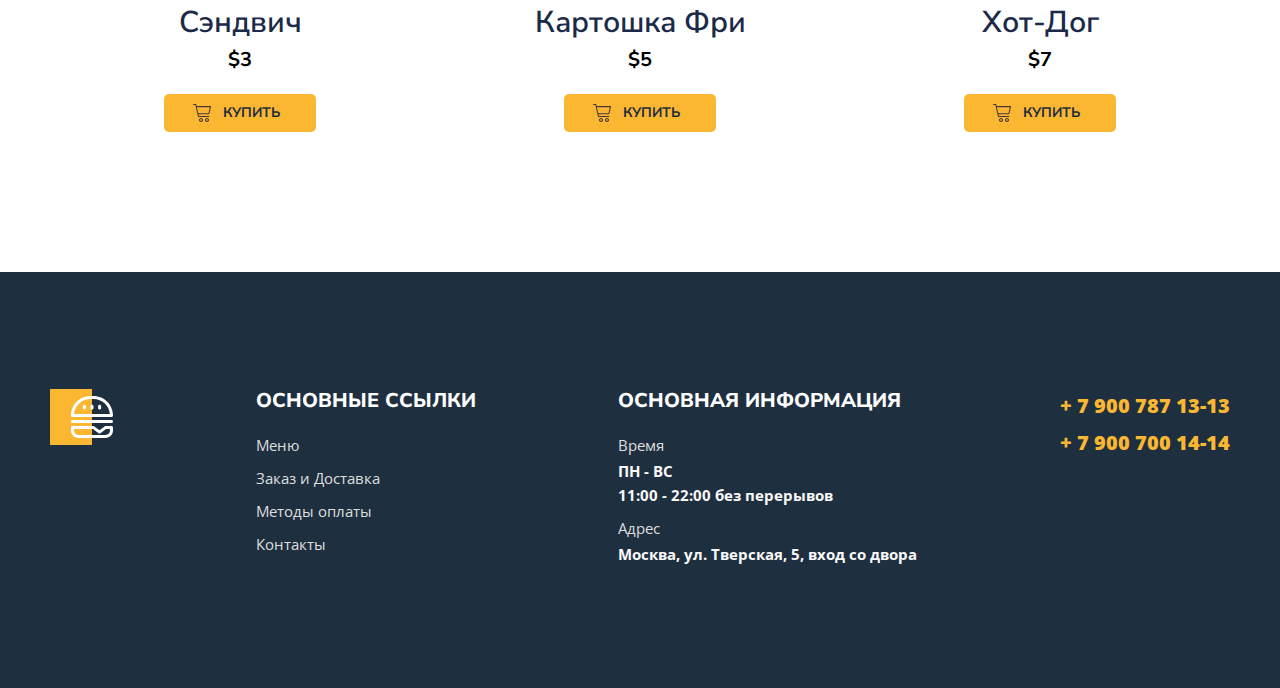
==== commit 63cbca76: "Lesson 15 Styling links on hover" ====
--- a/index.html
+++ b/index.html
@@ -14,13 +14,17 @@
     <header>
         <div class="container">
             <div class="header">
-                <a href="#" class="header-logo"></a>
-                <ul class="header-nav">
-                    <li><a href="#">Главная</a></li>
-                    <li><a href="#" class="active">Меню</a></li>
-                    <li><a href="#">О нас</a></li>
-                    <li><a href="#">Контакты</a></li>
-                </ul>
+                <div class="header-item">
+                    <a href="#" class="header-logo"></a>
+                    <nav>
+                        <ul class="header-nav">
+                            <li><a href="#">Главная</a></li>
+                            <li><a href="#" class="active">Меню</a></li>
+                            <li><a href="#">О нас</a></li>
+                            <li><a href="#">Контакты</a></li>
+                        </ul>
+                    </nav>
+                </div>
                 <button type="button" class="button">
                     <span class="button-item">
                         <img src="images/shopping-cart.svg" alt="Корзина">
@@ -203,9 +207,11 @@
                     </ul>
                 </div>
                 <div class="footer-tel">
-                    <ul class="footer-list">
-                        <li>+ 7 900 787 13-13</li>
-                        <li>+ 7 900 700 14-14</li>
+                    <ul class="footer-list footer-list-tel">
+                        <li>
+                            <a href="tel:+79007871313">+ 7 900 787 13-13</a></li>
+                        <li>
+                            <a href="tel:+79007001414">+ 7 900 700 14-14</a></li>
                     </ul>
                 </div>
             </div>
--- a/styles/main.css
+++ b/styles/main.css
@@ -18,6 +18,12 @@
     align-items: center;
     padding-top: 26px;
     padding-bottom: 25px;
+}
+.header-item {
+    display: flex;
+    flex-basis: 68.5%;
+    justify-content: space-between;
+    align-items: center;
 }
 .header-logo {
     background-image: url(../images/logo.svg);
@@ -200,6 +206,7 @@
     align-items: center;
     width: 170px;
     height: 58px;
+    border: 1px solid #FBB731;
     border-radius: 5px;
     -webkit-border-radius: 5px;
     -moz-border-radius: 5px;
@@ -211,6 +218,10 @@
     text-transform: uppercase;
     text-decoration: none;
     color: #1E2F40;
+}
+.banner-link:hover {
+    background-color: transparent;
+    color: #FBB731;
 }
 
 /* MENU  */
@@ -303,6 +314,10 @@
     -ms-border-radius: 5px;
     -o-border-radius: 5px;
 }
+.menu-grid-btn:hover {
+    background-color: #F37335 ;
+    cursor: pointer;
+}
 .menu-grid-icon {
     width: 18px;
     height: 18px;
@@ -345,7 +360,11 @@
     margin-bottom: 21px;
     margin-top: 0;
 }
-.footer-item li {
+.footer-list {
+    padding-left: 0;
+    list-style-type: none;
+}
+.footer-list li {
     margin-bottom: 9px;
      font-family: 'Open Sans', sans-serif;
     font-size: 15px;
@@ -353,10 +372,13 @@
     font-weight: 700;
     line-height: 24px;
 }
-.footer-item a {
+.footer-list a {
     color: #DEDEDE;
     text-decoration: none;
     font-weight: 400;
+}
+.footer-list a:hover {
+    color: #FBB731;
 }
 .footer-item span {
     color: #DEDEDE;
@@ -364,16 +386,17 @@
     font-weight: 400;
     margin-bottom: 2px;
 }
-.footer-tel ul {
+.footer-list-tel {
+    margin-top: 5px;
+}
+.footer-list-tel li {
+    margin-bottom: 12px;
+}
+.footer-list-tel a {
     font-size: 20px;
     font-weight: 900;
     color: #FBB731;
-    margin-top: 5px;
-}
-.footer-tel li {
-    margin-bottom: 12px;
-}
-.footer-list {
-    padding-left: 0;
-    list-style-type: none;
-}+}
+.footer-list-tel a:hover {
+    color: #DEDEDE;
+}
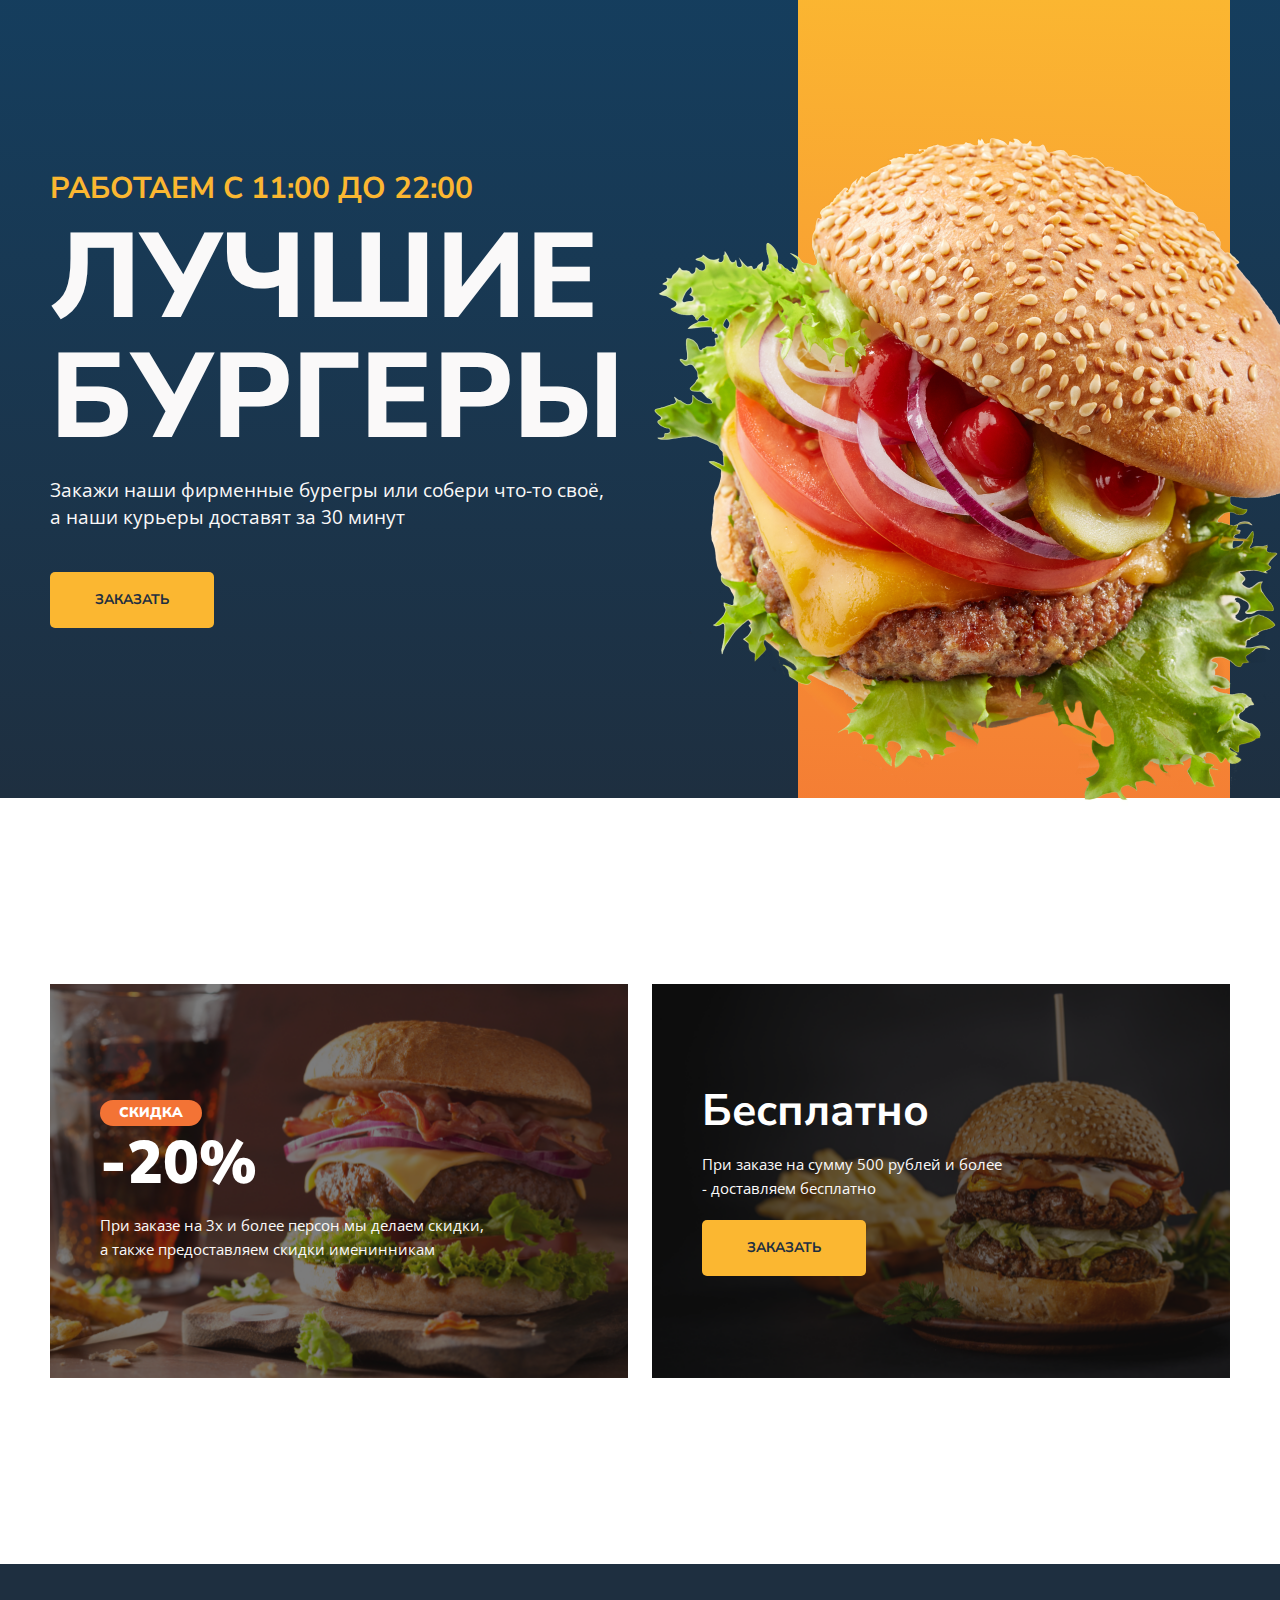
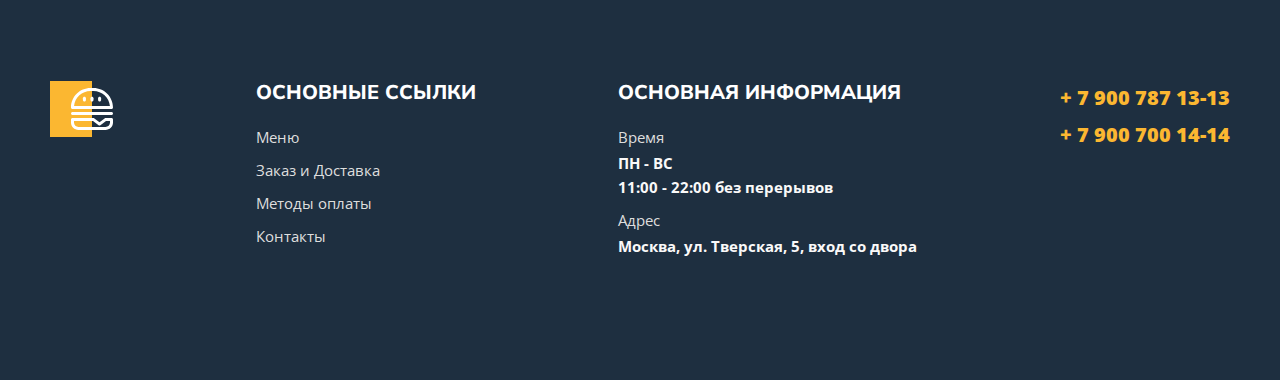
==== commit 5aa2a0c0: "Lesson 16 Adding transitions between pages" ====
--- a/index.html
+++ b/index.html
@@ -2,8 +2,9 @@
 <html lang="ru">
 <head>
     <meta charset="UTF-8">
+    <meta http-equiv="X-UA-Compatible" content="IE=edge">
     <meta name="viewport" content="width=device-width, initial-scale=1.0">
-    <title>Burger</title>
+    <title>Бургеры</title>
     <link rel="preconnect" href="https://fonts.googleapis.com">
     <link rel="preconnect" href="https://fonts.gstatic.com" crossorigin>
     <link href="https://fonts.googleapis.com/css2?family=Lato:wght@700&family=Nunito+Sans:opsz,wght@6..12,600;6..12,700;6..12,800;6..12,900&family=Open+Sans:wght@400;600;700&display=swap" rel="stylesheet">
@@ -11,172 +12,36 @@
     <link rel="stylesheet" href="styles/main.css">
 </head>
 <body>
-    <header>
-        <div class="container">
-            <div class="header">
-                <div class="header-item">
-                    <a href="#" class="header-logo"></a>
-                    <nav>
-                        <ul class="header-nav">
-                            <li><a href="#">Главная</a></li>
-                            <li><a href="#" class="active">Меню</a></li>
-                            <li><a href="#">О нас</a></li>
-                            <li><a href="#">Контакты</a></li>
-                        </ul>
-                    </nav>
-                </div>
-                <button type="button" class="button">
-                    <span class="button-item">
-                        <img src="images/shopping-cart.svg" alt="Корзина">
-                        <span class="button-count">5</span>
-                    </span>
-                    <span class="button-text">$125</span>
-                </button>
+    <div class="main">
+        <div class="wrapper">
+            <div class="content">
+                <h1 class="content-title">
+                    <span>работаем с 11:00 до 22:00</span>
+                    лучшие бургеры
+                </h1>
+                <p class="content-text">Закажи наши фирменные бурегры или собери что-то своё, а&nbsp;наши курьеры доставят за&nbsp;30&nbsp;минут</p>
+                <a class="content-link" href="menu.html">заказать</a>
+            </div>
+            <div class="visual">
+                <div class="visual-bg"></div>
+                <img src="images/burger.png" alt="Burger">
             </div>
         </div>
-    </header>
-    <div class="bg">
-        <div class="container">
-            <ul class="breadcrambs">
-                <li><a href="#">Главная</a></li>
-                <li><a href="#">Меню</a></li>
-            </ul>
-            <h1 class="title">Наше Меню</h1>
-            <p class="description">Выбирай из предложенного ассортимента и мы доставим блюдо в течении часа</p>
+    </div>
+    <div class="promo">
+        <div class="wrapper">
+            <div class="promo-left">
+                <p class="sale">Скидка</p>
+                <p class="cost">-20%</p>
+                <p class="promo-description">При заказе на 3х и более персон мы делаем скидки, а также предоставляем скидки именинникам</p>
+            </div>
+            <div class="promo-right">
+                <p class="free">Бесплатно</p>
+                <p class="promo-description">При заказе на сумму 500 рублей и более - доставляем бесплатно</p>
+                <a href="menu.html">заказать</a>
+            </div>
         </div>
     </div>
-    <main>
-        <div class="banner">
-            <div class="container">
-                <div class="banner-box">
-                    <h2 class="banner-title">
-                        <span>скидка</span>
-                        -30%
-                    </h2>
-                    <p class="banner-text">Только при покупке 3-х и более позиций, мы дарим скидку. Акции не суммируются.</p>
-                    <a href="#" class="banner-link">купить сейчас</a>
-                </div>
-            </div>
-        </div>
-        <section class="menu">
-            <div class="container">
-                <div class="menu-header">
-                    <h2 class="menu-title">Бургеры</h2>
-                    <select class="menu-select">
-                        <option value="">Сортировать</option>
-                        <option value="up">По возрастанию</option>
-                        <option value="down">По убыванию</option>
-                    </select>
-                </div>
-                <div class="menu-grid">
-                    <div class="menu-grid-item">
-                        <div class="menu-grid-cover">
-                            <img src="images/menu/01.jpg" alt="Острый бургер">
-                        </div>
-                        <p class="menu-grid-title">Острый бургер</p>
-                        <p class="menu-grid-price">$26</p>
-                        <button type="button" class="menu-grid-btn">
-                            <span class="menu-grid-icon"></span>
-                            <span class="menu-grid-text">купить</span>
-                        </button>
-                    </div>
-                    <div class="menu-grid-item">
-                         <div class="menu-grid-cover">
-                            <img src="images/menu/02.jpg" alt="Гриль Бургер">
-                        </div>
-                        <p class="menu-grid-title">Гриль Бургер</p>
-                        <p class="menu-grid-price">$16</p>
-                        <button type="button" class="menu-grid-btn">
-                            <span class="menu-grid-icon"></span>
-                            <span class="menu-grid-text">купить</span>
-                        </button>
-                    </div>
-                   <div class="menu-grid-item">
-                        <div class="menu-grid-cover">
-                            <img src="images/menu/03.jpg" alt="Бурег Гигант">
-                        </div>
-                        <p class="menu-grid-title">Бурег Гигант</p>
-                        <p class="menu-grid-price">$37</p>
-                        <button type="button" class="menu-grid-btn">
-                            <span class="menu-grid-icon"></span>
-                            <span class="menu-grid-text">купить</span>
-                        </button>
-                   </div>
-                   <div class="menu-grid-item">
-                        <div class="menu-grid-cover">
-                            <img src="images/menu/04.jpg" alt="Бургер с курицей">
-                        </div>
-                        <p class="menu-grid-title">Бургер с курицей</p>
-                        <p class="menu-grid-price">$18</p>
-                        <button type="button" class="menu-grid-btn">
-                            <span class="menu-grid-icon"></span>
-                            <span class="menu-grid-text">купить</span>
-                        </button>
-                   </div>
-                   <div class="menu-grid-item">
-                        <div class="menu-grid-cover">
-                            <img src="images/menu/05.jpg" alt="Бургер с курицей">
-                        </div>
-                        <p class="menu-grid-title">Бургер с курицей</p>
-                        <p class="menu-grid-price">$9</p>
-                        <button type="button" class="menu-grid-btn">
-                            <span class="menu-grid-icon"></span>
-                            <span class="menu-grid-text">купить</span>
-                        </button>
-                   </div>
-                   <div class="menu-grid-item">
-                        <div class="menu-grid-cover">
-                            <img src="images/menu/06.jpg" alt="Тройной бурегр">
-                        </div>
-                        <p class="menu-grid-title">Тройной бурегр</p>
-                        <p class="menu-grid-price">$7</p>
-                        <button type="button" class="menu-grid-btn">
-                            <span class="menu-grid-icon"></span>
-                            <span class="menu-grid-text">купить</span>
-                        </button>
-                   </div>
-                </div>
-                <div class="menu-header">
-                    <h2 class="menu-title">Дополнительно</h2>
-                </div>
-                <div class="menu-grid">
-                    <div class="menu-grid-item">
-                        <div class="menu-grid-cover">
-                            <img src="images/menu/07.jpg" alt="Сэндвич">
-                        </div>
-                        <p class="menu-grid-title">Сэндвич</p>
-                        <p class="menu-grid-price">$3</p>
-                        <button type="button" class="menu-grid-btn">
-                            <span class="menu-grid-icon"></span>
-                            <span class="menu-grid-text">купить</span>
-                        </button>
-                    </div>
-                    <div class="menu-grid-item">
-                         <div class="menu-grid-cover">
-                            <img src="images/menu/08.jpg" alt="Картошка Фри">
-                        </div>
-                        <p class="menu-grid-title">Картошка Фри</p>
-                        <p class="menu-grid-price">$5</p>
-                        <button type="button" class="menu-grid-btn">
-                            <span class="menu-grid-icon"></span>
-                            <span class="menu-grid-text">купить</span>
-                        </button>
-                    </div>
-                   <div class="menu-grid-item">
-                        <div class="menu-grid-cover">
-                            <img src="images/menu/09.jpg" alt="Хот-Дог">
-                        </div>
-                        <p class="menu-grid-title">Хот-Дог</p>
-                        <p class="menu-grid-price">$7</p>
-                        <button type="button" class="menu-grid-btn">
-                            <span class="menu-grid-icon"></span>
-                            <span class="menu-grid-text">купить</span>
-                        </button>
-                   </div>
-                </div>
-            </div>
-        </section>
-    </main>
     <footer class="footer">
         <div class="container">
             <div class="footer-box">
@@ -186,10 +51,10 @@
                 <div class="footer-item">
                     <h2>основные ссылки</h2>
                     <ul class="footer-list">
-                        <li><a href="">Меню</a></li>
-                        <li><a href="">Заказ и Доставка</a></li>
-                        <li><a href="">Методы оплаты</a></li>
-                        <li><a href="">Контакты</a></li>
+                        <li><a href="menu.html">Меню</a></li>
+                        <li><a href="#">Заказ и Доставка</a></li>
+                        <li><a href="#">Методы оплаты</a></li>
+                        <li><a href="#">Контакты</a></li>
                     </ul>
                 </div>
                 <div class="footer-item">
--- a/styles/main.css
+++ b/styles/main.css
@@ -400,3 +400,128 @@
 .footer-list-tel a:hover {
     color: #DEDEDE;
 }
+
+/* Style INDEX  */
+.main {
+    background: linear-gradient(180deg, #0C4C7B -100%, #1E2F40 100%);
+}
+.wrapper {
+    max-width: 1180px;
+    margin: 0 auto;
+    display: flex;
+    justify-content: space-between;
+}
+.content {
+    color: #FAF9F9;
+    flex: 0 0 580px;
+    padding-top: 170px;
+    padding-bottom: 170px;
+}
+.content-title {
+    font-size: 120px;
+    font-weight: 800;
+    text-transform: uppercase;
+    line-height: 120px;
+    margin-top: 0;
+    margin-bottom: 0;
+}
+.content-title span {
+    color: #FBB731;
+    font-size: 30px;
+    font-weight: 700;
+    line-height: 38px;
+    display: block;
+    margin-bottom: 10px;
+}
+.content-text {
+    font-family: 'Open Sans', sans-serif;
+    font-size: 19px;
+    line-height: 1.4;
+    margin-bottom: 42px;
+}
+.content-link,
+.promo a {
+    color: #1E2F40;
+    background-color: #FBB731;
+    border-radius: 5px;
+    text-decoration: none;
+    padding: 20px 45px;
+    display: inline-block;
+    text-transform: uppercase;
+    font-size: 14px;
+    font-weight: 700;
+}
+.visual {
+    flex-grow: 1;
+    display: flex;
+    justify-content: flex-end;
+    position: relative;
+}
+.visual-bg {
+    width: 432px;
+    height: 100%;
+    background: linear-gradient(2.42deg, #F37335 -19.6%, #FBB731 100.79%, #FDC830 100.79%);
+}
+.main img {
+    width: 829px;
+    position: absolute;
+    right: -168px;
+}
+.promo {
+    padding-top: 186px;
+    padding-bottom: 46px;
+}
+.promo-left,
+.promo-right {
+    flex: 0 0 49%;
+    color: #fff;
+    box-sizing: border-box;
+    background-repeat: no-repeat;
+    background-size: cover;
+    background-position: center;
+}
+.promo-left {
+    background-image: url(../images/promo-left.png);
+    padding: 116px 50px;
+}
+.promo-right {
+    background-image: url(../images/promo-right.png);
+    padding: 102px 50px;
+}
+.sale {
+    font-size: 14px;
+    font-weight: 900;
+    background: #F37335;
+    padding: 5px 19px;
+    border-radius: 14px;
+    display: inline-block;
+    text-transform: uppercase;
+    margin-bottom: 3px;
+    margin-top: 0;
+}
+.cost {
+    font-size: 60px;
+    font-weight: 900;
+    margin-bottom: 8px;
+    margin-top: 0;
+}
+.promo-description {
+    font-family: 'Open Sans', sans-serif;
+    color: #FAF9F9;
+    font-size: 15px;
+    line-height: 24px;
+    margin-bottom: 0;
+}
+.promo-left .promo-description {
+    max-width: 392px;
+}
+.promo-right .promo-description {
+    max-width: 300px;
+    margin-bottom: 20px;
+}
+.free {
+    font-size: 44px;
+    font-weight: 700;
+    margin-bottom: 10px;
+    margin-top: 0;
+}
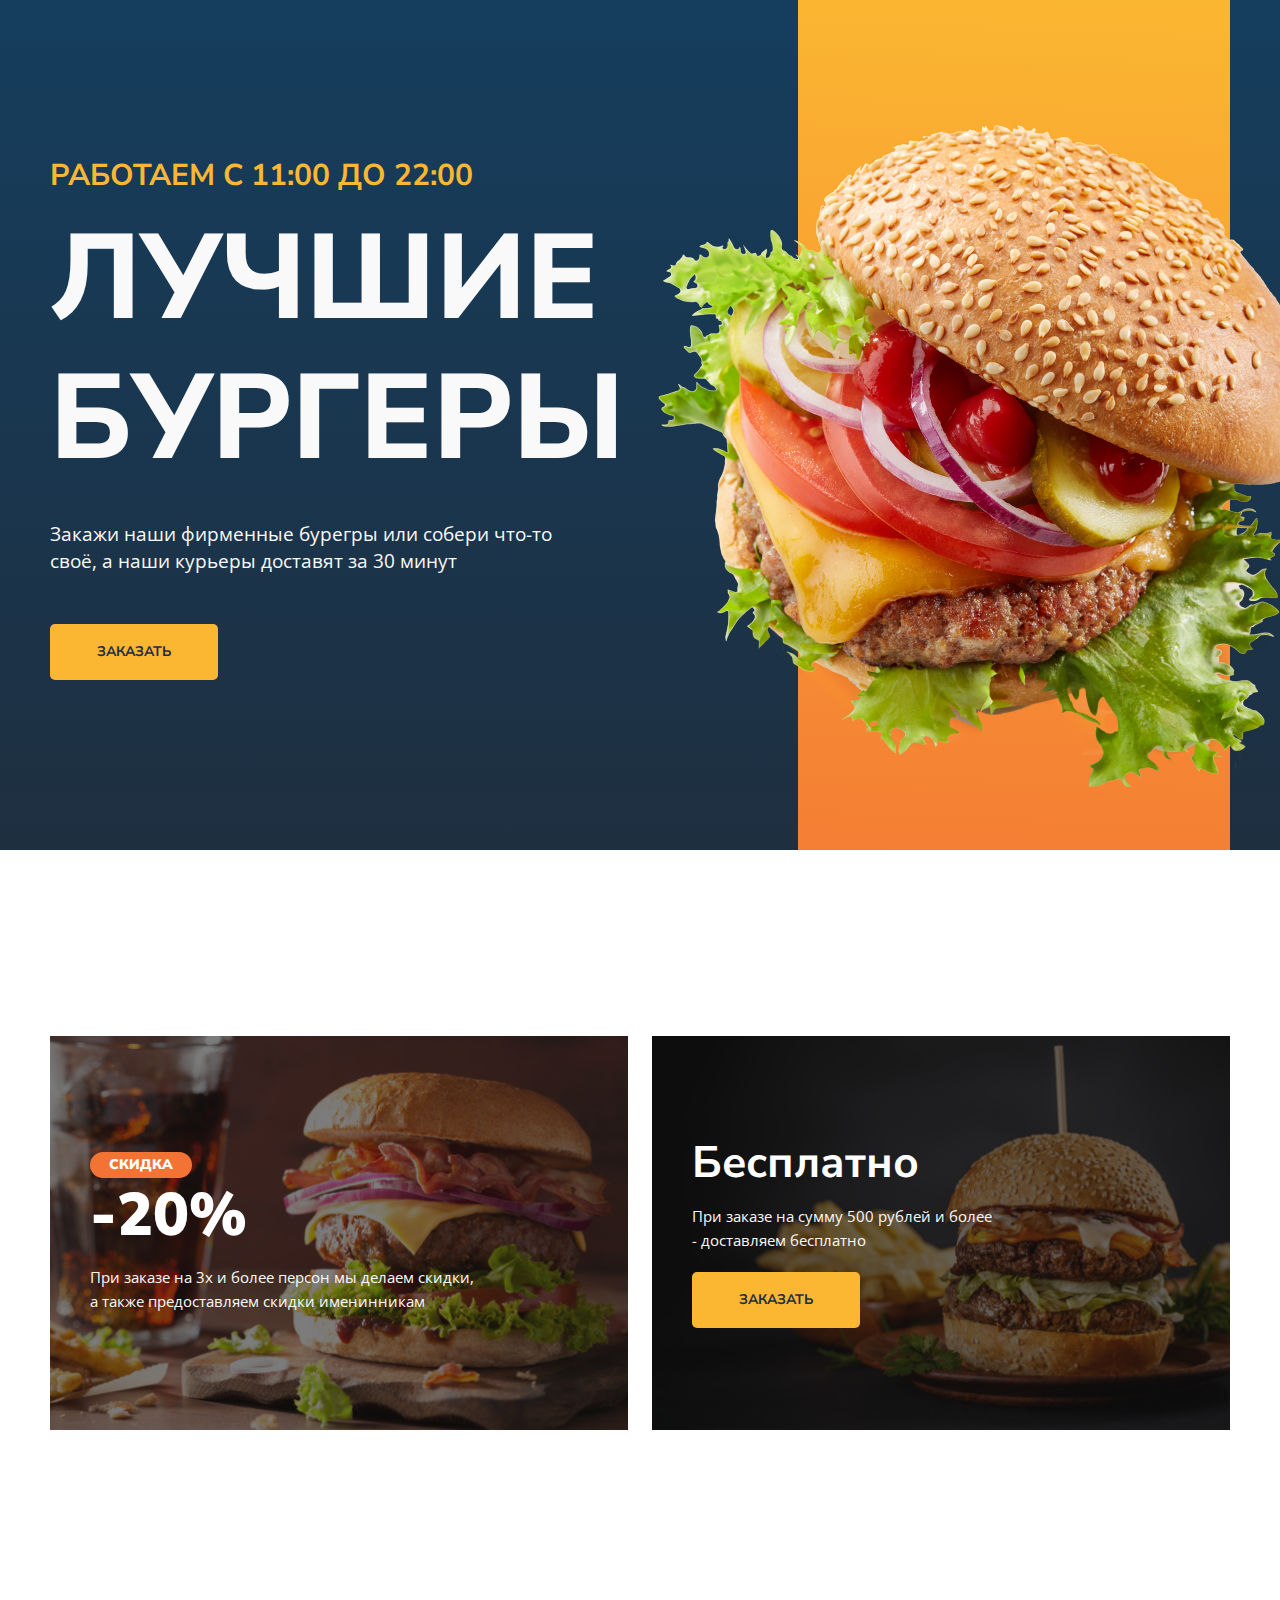
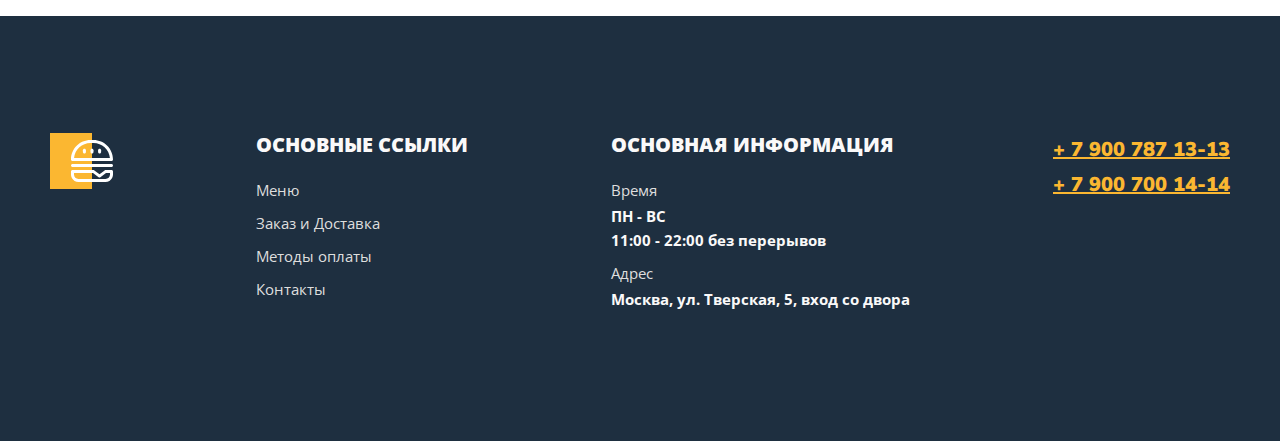
==== commit 8d9e1110: "Lesson 14 Correcting notes on homework" ====
--- a/index.html
+++ b/index.html
@@ -49,23 +49,27 @@
                     <img class="footer-logo" src="images/footer-logo.svg" alt="Logo">
                 </div>
                 <div class="footer-item">
-                    <h2>основные ссылки</h2>
+                    <h2 class="footer-title">основные ссылки</h2>
                     <ul class="footer-list">
-                        <li><a href="menu.html">Меню</a></li>
-                        <li><a href="#">Заказ и Доставка</a></li>
-                        <li><a href="#">Методы оплаты</a></li>
-                        <li><a href="#">Контакты</a></li>
+                        <li class="footer-item">
+                            <a class="footer-link" href="menu.html">Меню</a></li>
+                        <li class="footer-item">
+                            <a class="footer-link" href="#">Заказ и Доставка</a></li>
+                        <li class="footer-item">
+                            <a class="footer-link" href="#">Методы оплаты</a></li>
+                        <li class="footer-item">
+                            <a class="footer-link" href="#">Контакты</a></li>
                     </ul>
                 </div>
                 <div class="footer-item">
-                    <h2>основная информация</h2>
+                    <h2 class="footer-title">основная информация</h2>
                     <ul class="footer-list">
-                        <li>
+                        <li class="footer-item">
                             <span>Время</span>
                             ПН - ВС <br>
                             11:00 - 22:00 без перерывов
                         </li>
-                        <li>
+                        <li class="footer-item">
                             <span>Адрес</span>
                             Москва, ул. Тверская, 5, вход со двора
                         </li>
@@ -73,10 +77,10 @@
                 </div>
                 <div class="footer-tel">
                     <ul class="footer-list footer-list-tel">
-                        <li>
-                            <a href="tel:+79007871313">+ 7 900 787 13-13</a></li>
-                        <li>
-                            <a href="tel:+79007001414">+ 7 900 700 14-14</a></li>
+                        <li class="footer-tel-item">
+                            <a class="footer-tel-link" href="tel:+79007871313">+ 7 900 787 13-13</a></li>
+                        <li class="footer-tel-item">
+                            <a class="footer-tel-link" href="tel:+79007001414">+ 7 900 700 14-14</a></li>
                     </ul>
                 </div>
             </div>
--- a/styles/main.css
+++ b/styles/main.css
@@ -353,7 +353,7 @@
 .footer-item {
     flex: 0 0 auto;
 }
-.footer-item h2 {
+.footer-title {
     font-size: 20px;
     font-weight: 800;
     text-transform: uppercase;
@@ -364,7 +364,7 @@
     padding-left: 0;
     list-style-type: none;
 }
-.footer-list li {
+.footer-item {
     margin-bottom: 9px;
      font-family: 'Open Sans', sans-serif;
     font-size: 15px;
@@ -372,12 +372,12 @@
     font-weight: 700;
     line-height: 24px;
 }
-.footer-list a {
+.footer-link {
     color: #DEDEDE;
     text-decoration: none;
     font-weight: 400;
 }
-.footer-list a:hover {
+.footer-link:hover {
     color: #FBB731;
 }
 .footer-item span {
@@ -389,15 +389,15 @@
 .footer-list-tel {
     margin-top: 5px;
 }
-.footer-list-tel li {
+.footer-tel-item {
     margin-bottom: 12px;
 }
-.footer-list-tel a {
+.footer-tel-link {
     font-size: 20px;
     font-weight: 900;
     color: #FBB731;
 }
-.footer-list-tel a:hover {
+.footer-tel-link:hover {
     color: #DEDEDE;
 }
 
@@ -414,14 +414,14 @@
 .content {
     color: #FAF9F9;
     flex: 0 0 580px;
-    padding-top: 170px;
+    padding-top: 157px;
     padding-bottom: 170px;
 }
 .content-title {
     font-size: 120px;
     font-weight: 800;
     text-transform: uppercase;
-    line-height: 120px;
+    line-height: 140px;
     margin-top: 0;
     margin-bottom: 0;
 }
@@ -431,13 +431,15 @@
     font-weight: 700;
     line-height: 38px;
     display: block;
-    margin-bottom: 10px;
+    margin-bottom: 14px;
 }
 .content-text {
     font-family: 'Open Sans', sans-serif;
     font-size: 19px;
     line-height: 1.4;
-    margin-bottom: 42px;
+    margin-bottom: 50px;
+    margin-top: 32px;
+    padding-right: 35px;
 }
 .content-link,
 .promo a {
@@ -445,7 +447,7 @@
     background-color: #FBB731;
     border-radius: 5px;
     text-decoration: none;
-    padding: 20px 45px;
+    padding: 20px 47px;
     display: inline-block;
     text-transform: uppercase;
     font-size: 14px;
@@ -465,7 +467,8 @@
 .main img {
     width: 829px;
     position: absolute;
-    right: -168px;
+    right: -172px;
+    top: -13px;
 }
 .promo {
     padding-top: 186px;
@@ -482,11 +485,11 @@
 }
 .promo-left {
     background-image: url(../images/promo-left.png);
-    padding: 116px 50px;
+    padding: 116px 40px;
 }
 .promo-right {
     background-image: url(../images/promo-right.png);
-    padding: 102px 50px;
+    padding: 102px 40px;
 }
 .sale {
     font-size: 14px;
